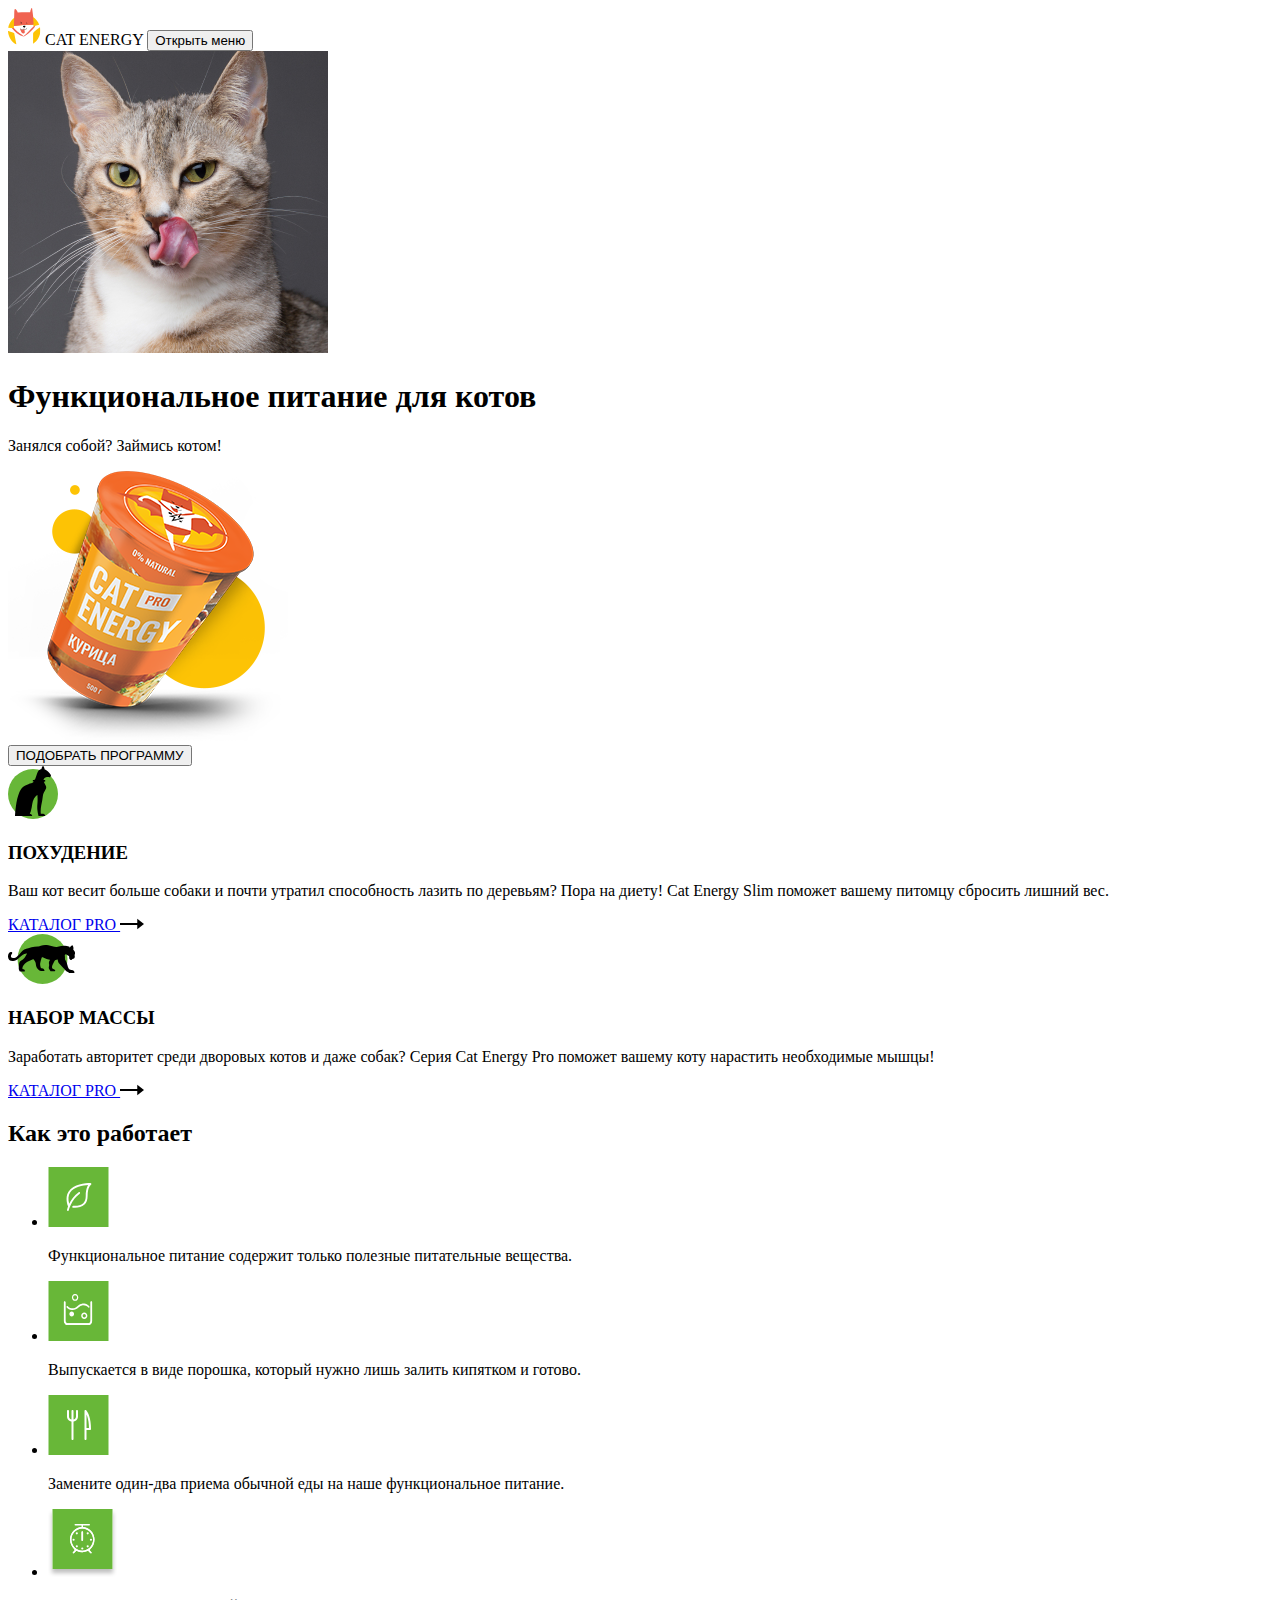
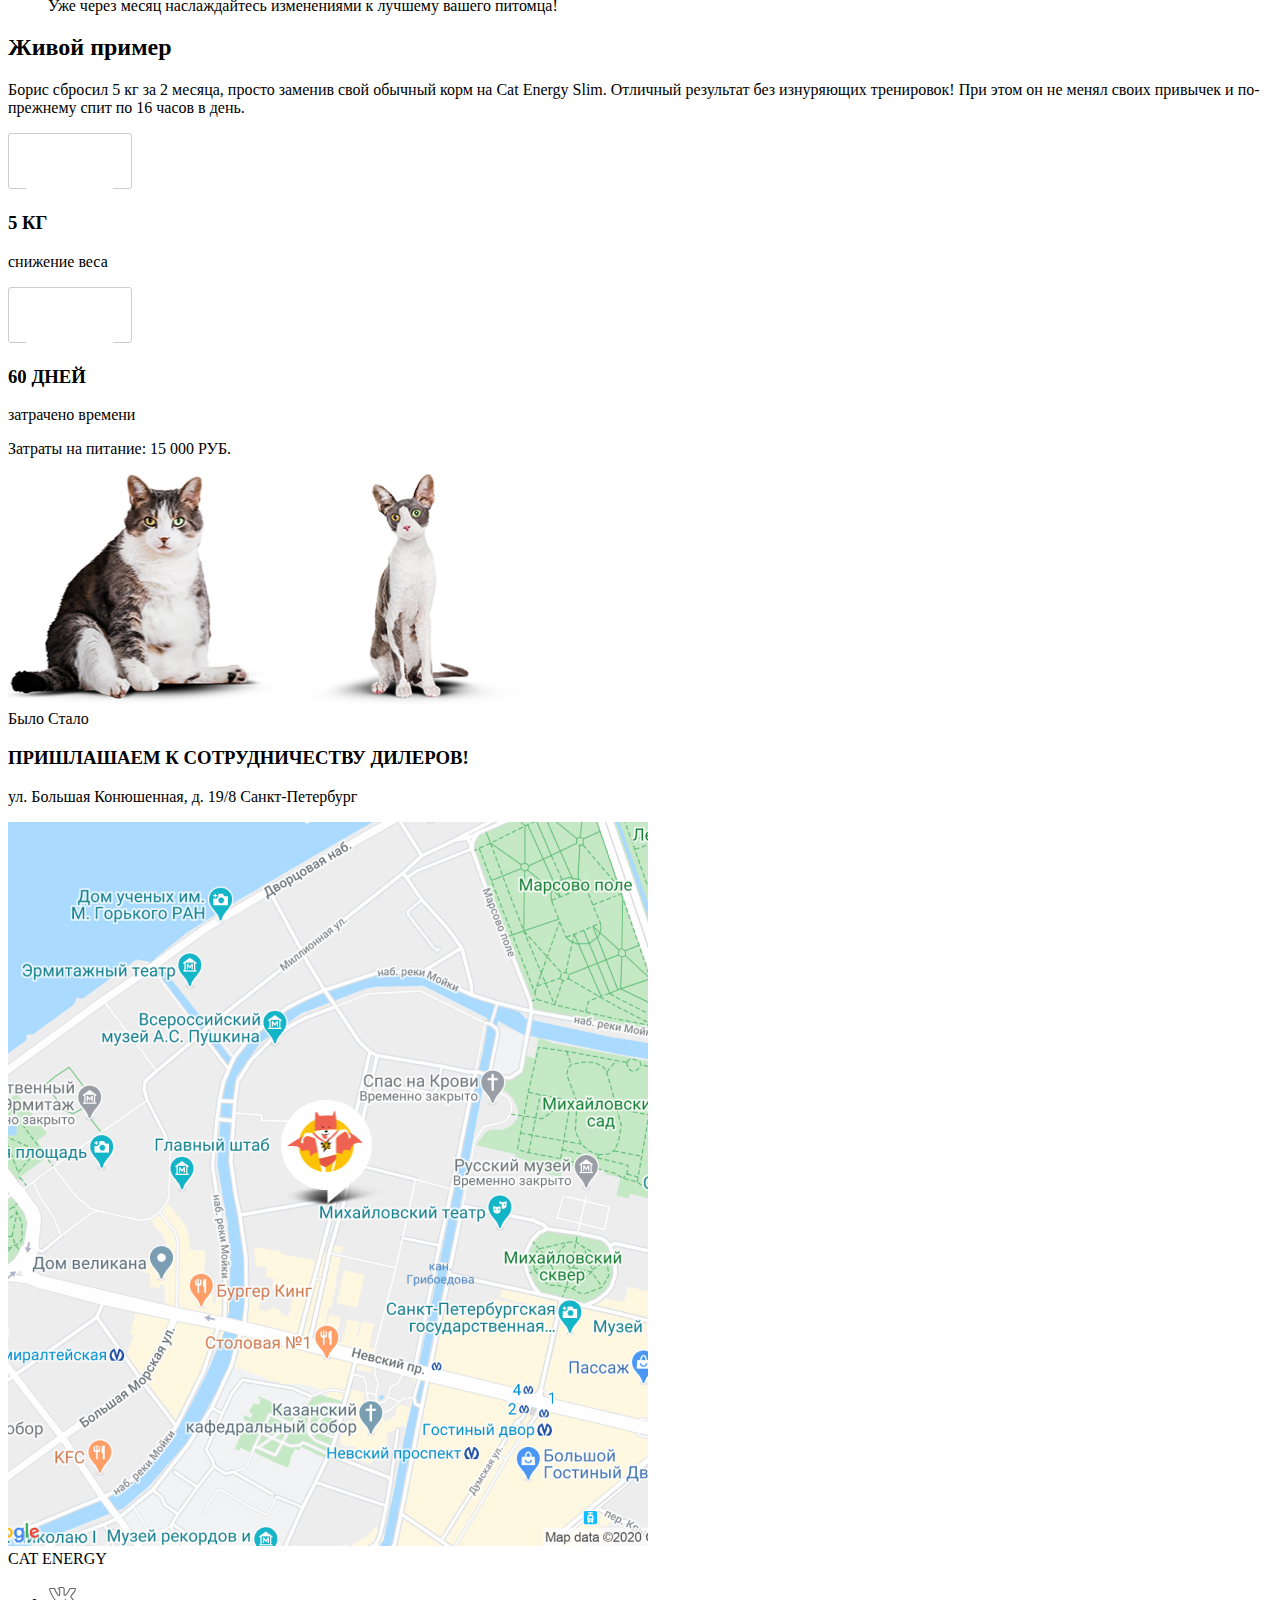
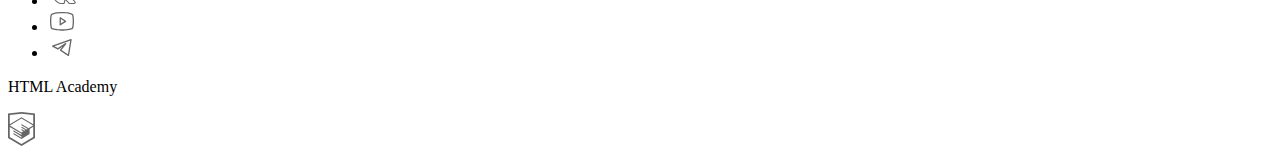
==== source/index.html @ 946a151e "2.21. Разметка главной страницы" ====
<!DOCTYPE html>
<html class="page" lang="ru">
  <head>
    <meta charset="utf-8">
    <title>HTML Academy: Кэт энерджи</title>
  </head>
  <body class="page__body">
    <header class="main-header">
      <nav class="main-nav">

        <div class="main-nav__wrapper">

          <a class="main-header__logo">
            <img src="img/logo-mobile.svg" width="33" height="37" alt="Логотип Кэт энерджи">
          </a>
          <a class="main-nav__title main__title">
            CAT ENERGY
          </a>

          <button class="main-nav__toggle" type="button">
            <span class="visually-hidden">Открыть меню</span>
          </button>
        </div>
      </nav>
    </header>

    <main class="main-container">
      <section class="promo">
        <div class="promo__wrapper">

          <img src="img/cat-main-background.jpg" alt="Фон с котиком">

          <div class="promo__header">
            <h1 class="promo__title">Функциональное
              питание для котов</h1>
            <p class="promo__description">Занялся собой? Займись котом!</p>
            </div>

          <div class="promo__main">
            <img src="img/main-can.png" alt="Банка с кормом">
          </div>

          <div class="promo__footer">
            <button class="promo__main-button">
              <span>ПОДОБРАТЬ ПРОГРАММУ</span>
            </button>
          </div>
        </div>
      </section>

      <section class="benefits">
        <div class="benefits__wrapper">

          <!-- Benefits element__first -->

          <div class="benefits__header">
            <img src="img/cat_back-icon.svg" alt="Иконка приимуществ с котом">

            <h3 class="benefits__title">ПОХУДЕНИЕ</h3>

            <div class="benefits__main">
              <p class="benefits__description">
                Ваш кот весит больше собаки и почти утратил способность лазить по деревьям? Пора на диету!
                Cat Energy Slim поможет вашему питомцу сбросить лишний вес.
              </p>
            </div>

            <div class="benefits__footer">
              <a class="benefits__catalog-link" href="catalog.html">
                КАТАЛОГ PRO
                <img src="img/icon_arrow-right.svg" alt="Стрелка">
              </a>
            </div>
          </div>

           <!-- Benefits element__second -->

           <div class="benefits__header">
            <img src="img/cat_back_second.svg" alt="Иконка приимуществ с котом">

            <h3 class="benefits__title">НАБОР МАССЫ</h3>

            <div class="benefits__main">
              <p class="benefits__description">
                Заработать авторитет среди дворовых котов и даже собак?
                Серия Cat Energy Pro поможет вашему коту нарастить необходимые мышцы!
              </p>
            </div>

            <div class="benefits__footer">
              <a class="benefits__catalog-link" href="catalog.html">
                КАТАЛОГ PRO
                <img src="img/icon_arrow-right.svg" alt="Стрелка">
              </a>
            </div>
          </div>
        </div>
      </section>

      <section class="faq">
        <div class="faq__wrapper">
          <h2 class="faq__title">Как это работает</h2>

          <ul class="faq__items-list">
            <li class="faq__item">
              <img src="img/faq_green-square-1.svg" alt="Иллюстрация функции">
              <p class="faq__item-description">
                Функциональное питание
                содержит только полезные
                питательные вещества.
              </p>
            </li>
            <li class="faq__item">
              <img src="img/faq_green-square-2.svg" alt="Иллюстрация функции">
              <p class="faq__item-description">
                Выпускается в виде порошка,
                который нужно лишь залить
                кипятком и готово.
              </p>
            </li>
            <li class="faq__item">
              <img src="img/faq_green-square-3.svg" alt="Иллюстрация функции">
              <p class="faq__item-description">
                Замените один-два приема
                обычной еды на наше
                функциональное питание.
              </p>
            </li>
            <li class="faq__item">
              <img src="img/faq_green-square-4.svg" alt="Иллюстрация функции">
              <p class="faq__item-description">
                Уже через месяц наслаждайтесь
                изменениями к лучшему
                вашего питомца!
              </p>
            </li>
          </ul>
        </div>
      </section>

      <section class="example">
        <div class="example__header">

          <h2 class="example__title">Живой пример</h2>
          <p class="example__description">
            Борис сбросил 5 кг за 2 месяца, просто заменив свой обычный корм на
             Cat Energy Slim. Отличный результат без изнуряющих тренировок!
             При этом он не менял своих привычек и по-прежнему спит по 16 часов в день.
          </p>
        </div>

        <div class="example__main">

          <!--Example frame-element__first-->
          <div class="example__results">
            <img src="img/weight_back-frame.svg" alt="Рамка">

            <h3 class="example-frame__title">5 КГ</h3>
            <p class="example-frame__description">снижение веса</p>
          </div>

           <!--Example frame-element__second-->
          <div class="example__results">
            <img src="img/weight_back-frame.svg" alt="Рамка">

            <h3 class="example-frame__title">60 ДНЕЙ</h3>
            <p class="example-frame__description">затрачено времени</p>
          </div>

            <p class="example__results-price">
              Затраты на питание: 15 000 РУБ.
            </p>
        </div>

        <div class="example__footer">
          <img src="img/slider-before.png" alt="Иллюстрация трасформации кота">
          <img class="visually-hidden" src="img/slider-after.png" alt="Иллюстрация трасформации кота">
        </div>

        <div class="example__slider">
          Было Стало
        </div>
      </section>

      <section class="contacts">
        <div class="contacts__wrapper">
          <h3 class="contacts__title"
          >ПРИШЛАШАЕМ К СОТРУДНИЧЕСТВУ ДИЛЕРОВ!
          </h3>

          <p class="contacts__address">
            ул. Большая
            Конюшенная, д. 19/8
            Санкт-Петербург
          </p>
        </div>
      </section>

      <section class="location">
        <a class="location__wrapper" href="#">
          <img src="img/location.jpg" alt="Локация на карте">
        </a>
      </section>
    </main>

    <footer class="page__footer">

      <div class="footer__wrapper">
        <div class="main__title">
          CAT ENERGY
        </div>

        <ul class="socials__items-list">
          <li class="socials__item">
            <img src="img/vkontakte.svg" alt="Вконтакте">
          </li>
          <li class="socials__item">
            <img src="img/youtube.svg" alt="Ютуб">
          </li>
          <li class="socials__item">
            <img src="img/telegram.svg" alt="Телеграм">
          </li>
        </ul>

          <a class="copyright">
            <p>HTML Academy</p>
            <img src="img/logo_html.svg" alt="Лого академии">
          </a>

      </div>
    </footer>

  </body>
</html>
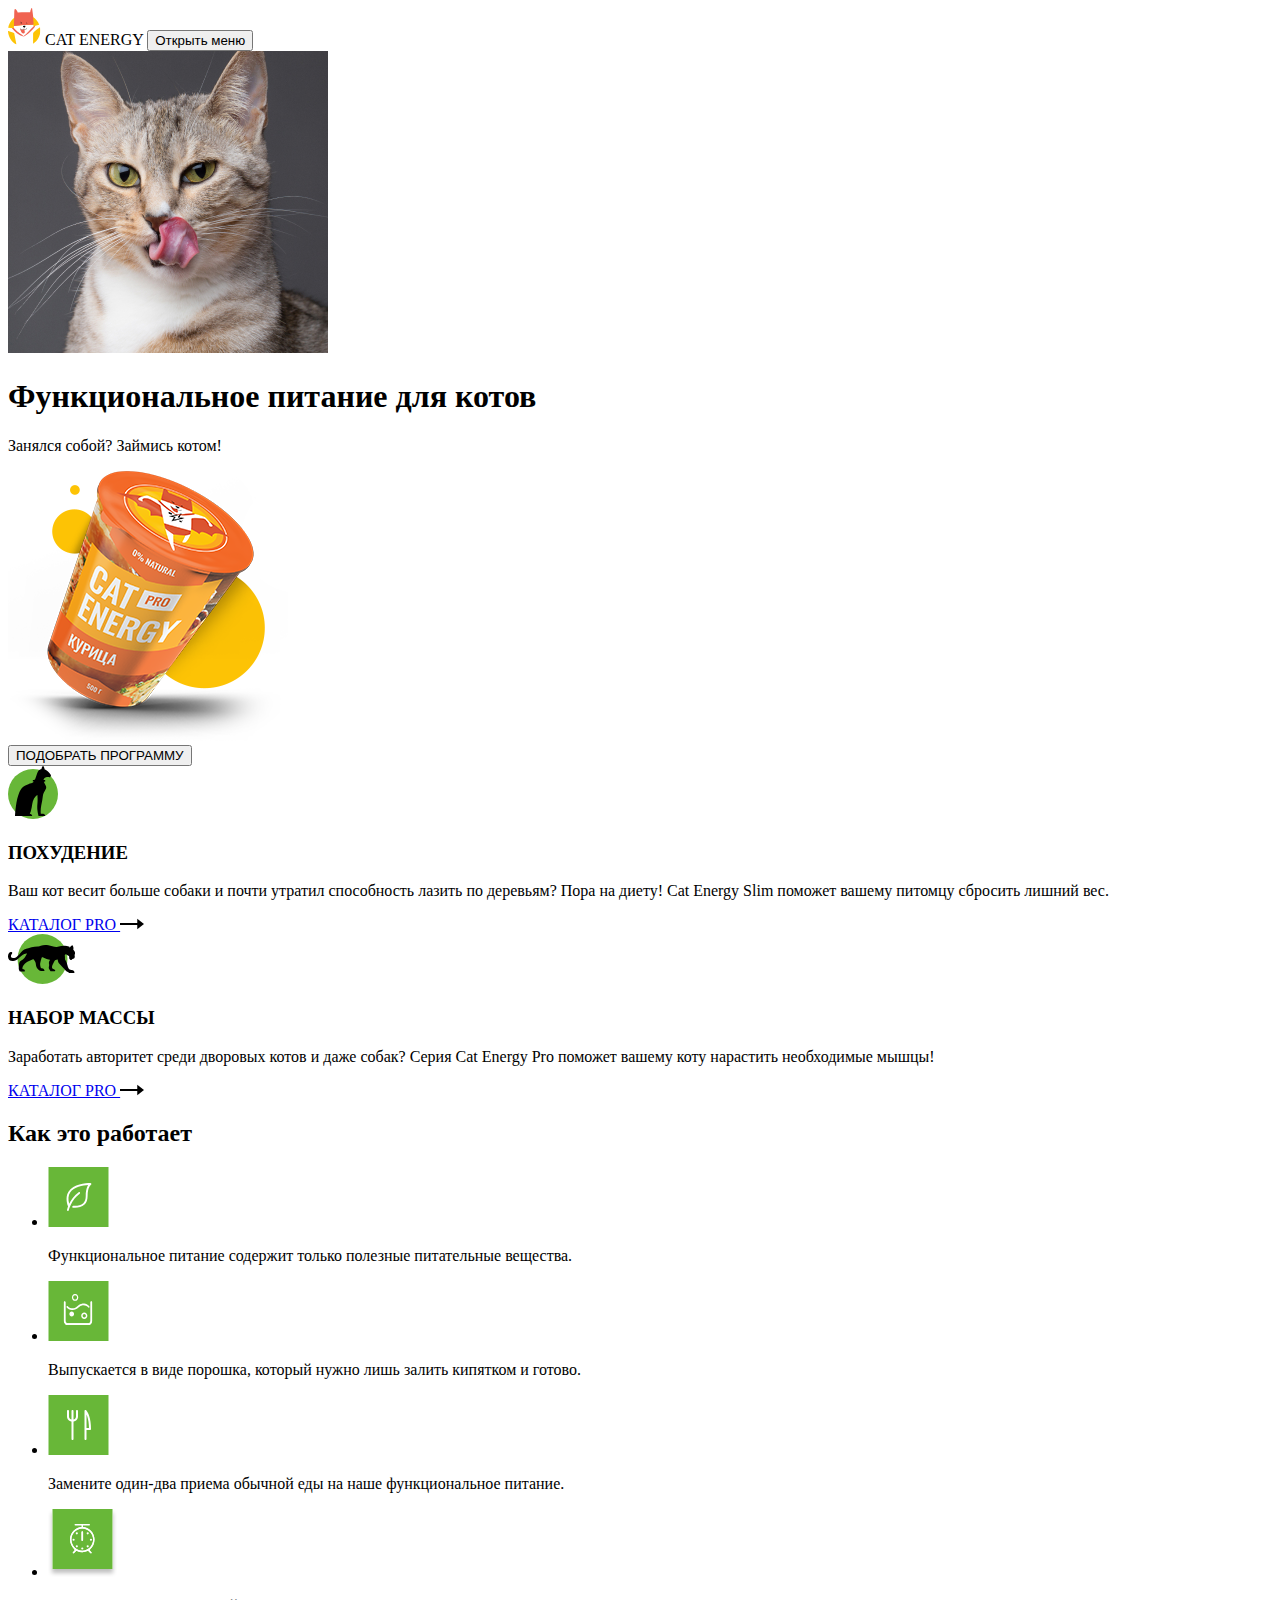
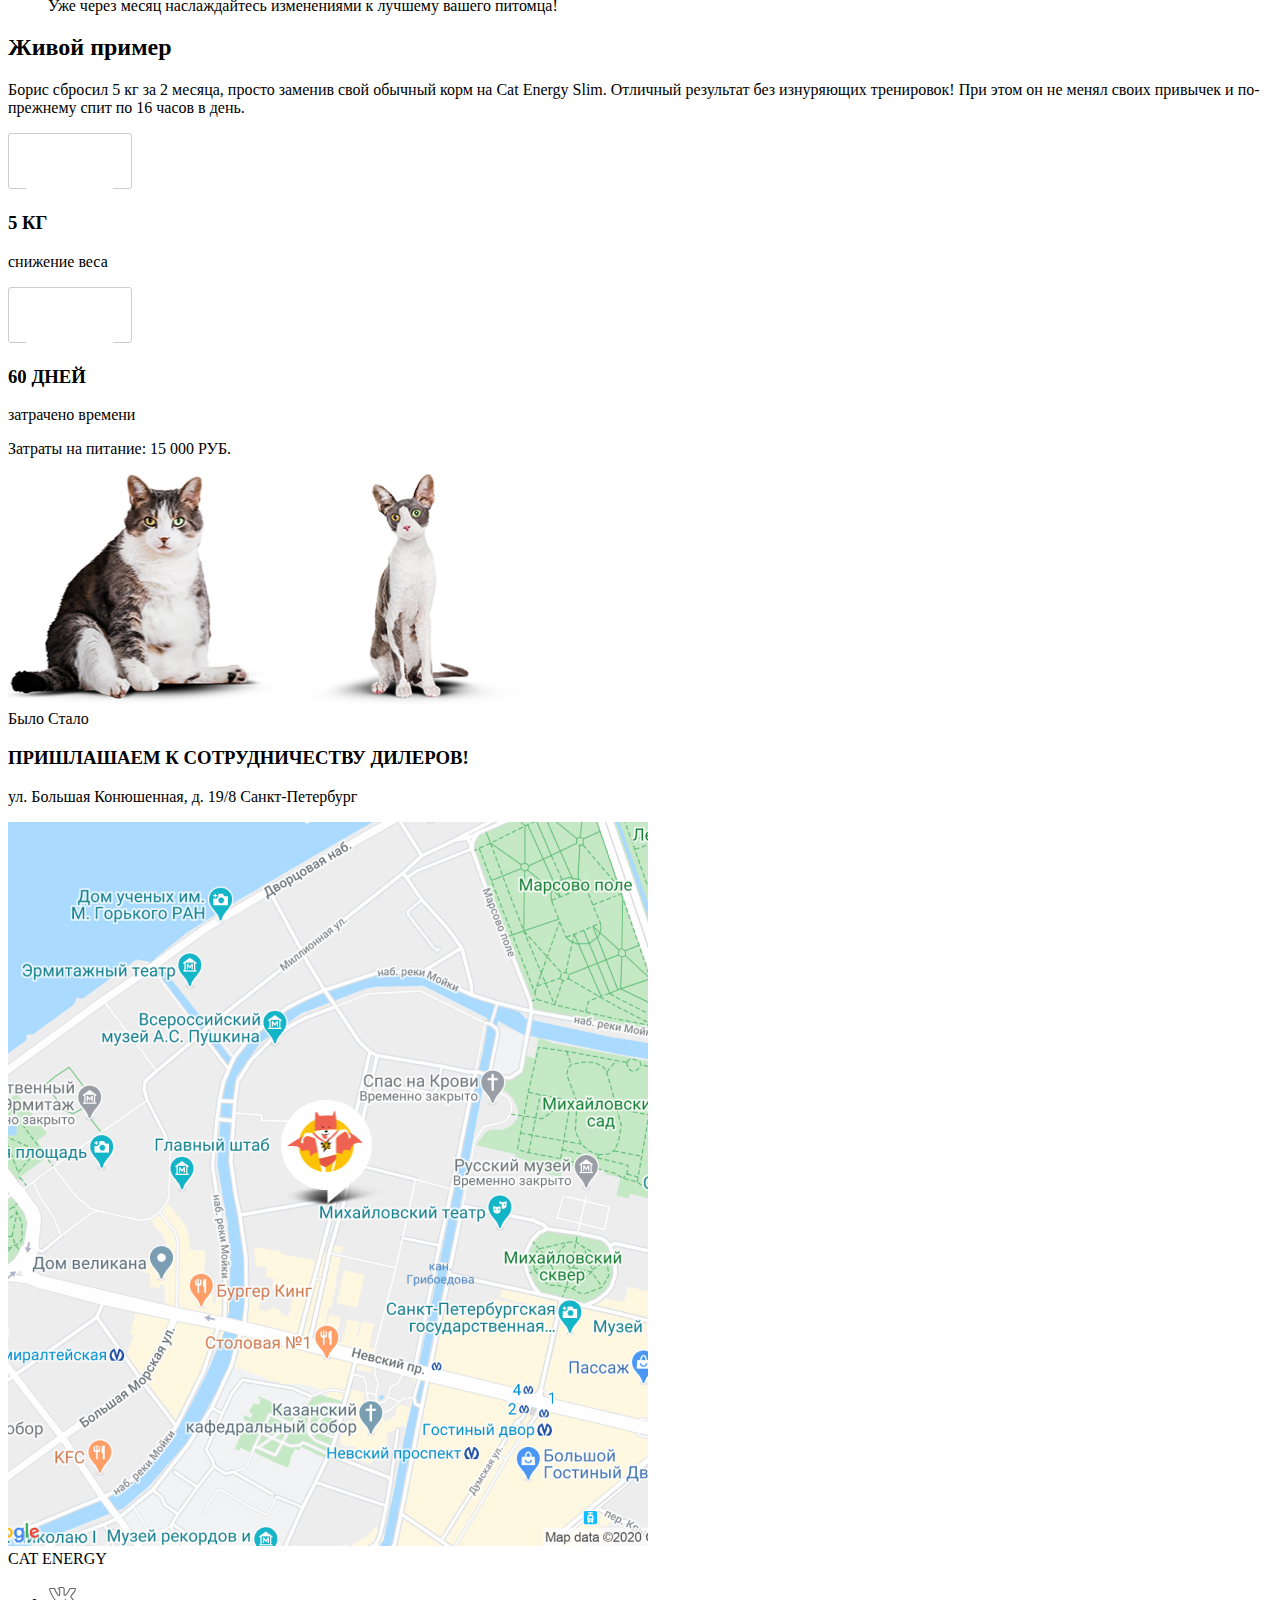
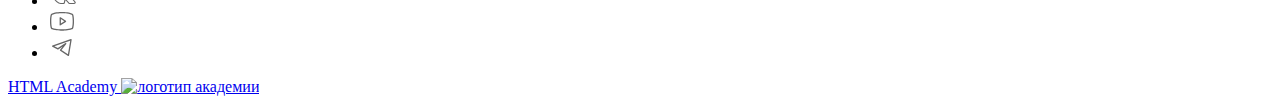
==== commit 3bd4936a: "Ращметка второй страницы" ====
--- a/source/index.html
+++ b/source/index.html
@@ -1,21 +1,24 @@
 <!DOCTYPE html>
 <html class="page" lang="ru">
   <head>
-    <meta charset="utf-8">
+    <meta charset="utf-8" />
     <title>HTML Academy: Кэт энерджи</title>
   </head>
+
   <body class="page__body">
     <header class="main-header">
       <nav class="main-nav">
-
         <div class="main-nav__wrapper">
-
           <a class="main-header__logo">
-            <img src="img/logo-mobile.svg" width="33" height="37" alt="Логотип Кэт энерджи">
+            <img
+              src="img/logo-mobile.svg"
+              width="33"
+              height="37"
+              alt="Логотип Кэт энерджи"
+            />
           </a>
-          <a class="main-nav__title main__title">
-            CAT ENERGY
-          </a>
+
+          <a class="main-nav__logo"> CAT ENERGY </a>
 
           <button class="main-nav__toggle" type="button">
             <span class="visually-hidden">Открыть меню</span>
@@ -27,17 +30,15 @@
     <main class="main-container">
       <section class="promo">
         <div class="promo__wrapper">
-
-          <img src="img/cat-main-background.jpg" alt="Фон с котиком">
+          <img src="img/cat-main-background.jpg" alt="Фон с котиком" />
 
           <div class="promo__header">
-            <h1 class="promo__title">Функциональное
-              питание для котов</h1>
+            <h1 class="promo__title">Функциональное питание для котов</h1>
             <p class="promo__description">Занялся собой? Займись котом!</p>
-            </div>
+          </div>
 
           <div class="promo__main">
-            <img src="img/main-can.png" alt="Банка с кормом">
+            <img src="img/main-can.png" alt="Банка с кормом" />
           </div>
 
           <div class="promo__footer">
@@ -50,47 +51,50 @@
 
       <section class="benefits">
         <div class="benefits__wrapper">
-
           <!-- Benefits element__first -->
 
           <div class="benefits__header">
-            <img src="img/cat_back-icon.svg" alt="Иконка приимуществ с котом">
+            <img src="img/cat_back-icon.svg" alt="Иконка приимуществ с котом" />
 
             <h3 class="benefits__title">ПОХУДЕНИЕ</h3>
 
             <div class="benefits__main">
               <p class="benefits__description">
-                Ваш кот весит больше собаки и почти утратил способность лазить по деревьям? Пора на диету!
-                Cat Energy Slim поможет вашему питомцу сбросить лишний вес.
+                Ваш кот весит больше собаки и почти утратил способность лазить
+                по деревьям? Пора на диету! Cat Energy Slim поможет вашему
+                питомцу сбросить лишний вес.
               </p>
             </div>
 
             <div class="benefits__footer">
               <a class="benefits__catalog-link" href="catalog.html">
                 КАТАЛОГ PRO
-                <img src="img/icon_arrow-right.svg" alt="Стрелка">
-              </a>
-            </div>
-          </div>
-
-           <!-- Benefits element__second -->
-
-           <div class="benefits__header">
-            <img src="img/cat_back_second.svg" alt="Иконка приимуществ с котом">
+                <img src="img/icon_arrow-right.svg" alt="Стрелка" />
+              </a>
+            </div>
+          </div>
+
+          <!-- Benefits element__second -->
+
+          <div class="benefits__header">
+            <img
+              src="img/cat_back_second.svg"
+              alt="Иконка приимуществ с котом"
+            />
 
             <h3 class="benefits__title">НАБОР МАССЫ</h3>
 
             <div class="benefits__main">
               <p class="benefits__description">
-                Заработать авторитет среди дворовых котов и даже собак?
-                Серия Cat Energy Pro поможет вашему коту нарастить необходимые мышцы!
+                Заработать авторитет среди дворовых котов и даже собак? Серия
+                Cat Energy Pro поможет вашему коту нарастить необходимые мышцы!
               </p>
             </div>
 
             <div class="benefits__footer">
               <a class="benefits__catalog-link" href="catalog.html">
                 КАТАЛОГ PRO
-                <img src="img/icon_arrow-right.svg" alt="Стрелка">
+                <img src="img/icon_arrow-right.svg" alt="Стрелка" />
               </a>
             </div>
           </div>
@@ -103,35 +107,31 @@
 
           <ul class="faq__items-list">
             <li class="faq__item">
-              <img src="img/faq_green-square-1.svg" alt="Иллюстрация функции">
-              <p class="faq__item-description">
-                Функциональное питание
-                содержит только полезные
-                питательные вещества.
-              </p>
-            </li>
-            <li class="faq__item">
-              <img src="img/faq_green-square-2.svg" alt="Иллюстрация функции">
-              <p class="faq__item-description">
-                Выпускается в виде порошка,
-                который нужно лишь залить
-                кипятком и готово.
-              </p>
-            </li>
-            <li class="faq__item">
-              <img src="img/faq_green-square-3.svg" alt="Иллюстрация функции">
-              <p class="faq__item-description">
-                Замените один-два приема
-                обычной еды на наше
-                функциональное питание.
-              </p>
-            </li>
-            <li class="faq__item">
-              <img src="img/faq_green-square-4.svg" alt="Иллюстрация функции">
-              <p class="faq__item-description">
-                Уже через месяц наслаждайтесь
-                изменениями к лучшему
-                вашего питомца!
+              <img src="img/faq_green-square-1.svg" alt="Иллюстрация функции" />
+              <p class="faq__item-description">
+                Функциональное питание содержит только полезные питательные
+                вещества.
+              </p>
+            </li>
+            <li class="faq__item">
+              <img src="img/faq_green-square-2.svg" alt="Иллюстрация функции" />
+              <p class="faq__item-description">
+                Выпускается в виде порошка, который нужно лишь залить кипятком и
+                готово.
+              </p>
+            </li>
+            <li class="faq__item">
+              <img src="img/faq_green-square-3.svg" alt="Иллюстрация функции" />
+              <p class="faq__item-description">
+                Замените один-два приема обычной еды на наше функциональное
+                питание.
+              </p>
+            </li>
+            <li class="faq__item">
+              <img src="img/faq_green-square-4.svg" alt="Иллюстрация функции" />
+              <p class="faq__item-description">
+                Уже через месяц наслаждайтесь изменениями к лучшему вашего
+                питомца!
               </p>
             </li>
           </ul>
@@ -140,95 +140,125 @@
 
       <section class="example">
         <div class="example__header">
-
           <h2 class="example__title">Живой пример</h2>
           <p class="example__description">
             Борис сбросил 5 кг за 2 месяца, просто заменив свой обычный корм на
-             Cat Energy Slim. Отличный результат без изнуряющих тренировок!
-             При этом он не менял своих привычек и по-прежнему спит по 16 часов в день.
+            Cat Energy Slim. Отличный результат без изнуряющих тренировок! При
+            этом он не менял своих привычек и по-прежнему спит по 16 часов в
+            день.
           </p>
         </div>
 
         <div class="example__main">
-
           <!--Example frame-element__first-->
           <div class="example__results">
-            <img src="img/weight_back-frame.svg" alt="Рамка">
-
-            <h3 class="example-frame__title">5 КГ</h3>
-            <p class="example-frame__description">снижение веса</p>
-          </div>
-
-           <!--Example frame-element__second-->
+            <img src="img/weight_back-frame.svg" alt="Рамка" />
+
+            <div class="exammole-frame">
+              <h3 class="example-frame__title">5 КГ</h3>
+              <p class="example-frame__description">снижение веса</p>
+            </div>
+          </div>
+
+          <!--Example frame-element__second-->
           <div class="example__results">
-            <img src="img/weight_back-frame.svg" alt="Рамка">
-
-            <h3 class="example-frame__title">60 ДНЕЙ</h3>
-            <p class="example-frame__description">затрачено времени</p>
-          </div>
-
-            <p class="example__results-price">
-              Затраты на питание: 15 000 РУБ.
-            </p>
+            <img src="img/weight_back-frame.svg" alt="Рамка" />
+
+            <div class="exammole-frame">
+              <h3 class="example-frame__title">60 ДНЕЙ</h3>
+              <p class="example-frame__description">затрачено времени</p>
+            </div>
+          </div>
+
+          <p class="example__results-price">Затраты на питание: 15 000 РУБ.</p>
         </div>
 
         <div class="example__footer">
-          <img src="img/slider-before.png" alt="Иллюстрация трасформации кота">
-          <img class="visually-hidden" src="img/slider-after.png" alt="Иллюстрация трасформации кота">
-        </div>
-
-        <div class="example__slider">
-          Было Стало
-        </div>
-      </section>
+          <img
+            src="img/slider-before.png"
+            alt="Иллюстрация трасформации кота"
+          />
+          <img
+            class="visually-hidden"
+            src="img/slider-after.png"
+            alt="Иллюстрация трасформации кота"
+          />
+        </div>
+
+        <div class="example__slider">Было Стало</div>
+      </section>
+
+    </main>
+
+    <footer class="main-footer">
+      <div class="main-footer__wrapper">
 
       <section class="contacts">
         <div class="contacts__wrapper">
-          <h3 class="contacts__title"
-          >ПРИШЛАШАЕМ К СОТРУДНИЧЕСТВУ ДИЛЕРОВ!
-          </h3>
+          <h3 class="contacts__title">ПРИШЛАШАЕМ К СОТРУДНИЧЕСТВУ ДИЛЕРОВ!</h3>
 
           <p class="contacts__address">
-            ул. Большая
-            Конюшенная, д. 19/8
-            Санкт-Петербург
+            ул. Большая Конюшенная, д. 19/8 Санкт-Петербург
           </p>
         </div>
       </section>
 
       <section class="location">
         <a class="location__wrapper" href="#">
-          <img src="img/location.jpg" alt="Локация на карте">
+          <img src="img/location.jpg" alt="Локация на карте" />
         </a>
       </section>
-    </main>
-
-    <footer class="page__footer">
-
-      <div class="footer__wrapper">
-        <div class="main__title">
-          CAT ENERGY
-        </div>
-
-        <ul class="socials__items-list">
-          <li class="socials__item">
-            <img src="img/vkontakte.svg" alt="Вконтакте">
-          </li>
-          <li class="socials__item">
-            <img src="img/youtube.svg" alt="Ютуб">
-          </li>
-          <li class="socials__item">
-            <img src="img/telegram.svg" alt="Телеграм">
-          </li>
-        </ul>
-
-          <a class="copyright">
-            <p>HTML Academy</p>
-            <img src="img/logo_html.svg" alt="Лого академии">
+
+
+        <div class="main-footer__logo">
+          <a class="footer__logo"> CAT ENERGY </a>
+        </div>
+
+        <div class="main-footer__social social">
+          <ul class="social__list">
+            <li class="socials__item">
+              <a
+                class="social__link social__link--vkontakte"
+                href="https://vk.com/htmlacademy"
+              >
+                <img src="img/vkontakte.svg" alt="Вконтакте" />
+              </a>
+            </li>
+            <li class="socials__item">
+              <a
+                class="social__link social__link--youtube"
+                href="https://www.youtube.com/user/htmlacademyru"
+              >
+                <img src="img/youtube.svg" alt="Ютуб" />
+              </a>
+            </li>
+            <li class="socials__item">
+              <a
+                class="social__link social__link--telegram"
+                href="https://t.me/htmlacademy"
+              >
+                <img src="img/telegram.svg" alt="Телеграм" />
+              </a>
+            </li>
+          </ul>
+        </div>
+
+        <div class="main-footer__copyright">
+          <a
+            class="copyright__link"
+            href="https://htmlacademy.ru/intensive/adaptive"
+          >
+            HTML Academy
           </a>
 
+          <a
+            class="copyright__logo"
+            href="https://htmlacademy.ru/intensive/adaptive"
+          >
+            <img src="" alt="логотип академии" />
+          </a>
+        </div>
       </div>
     </footer>
-
   </body>
 </html>
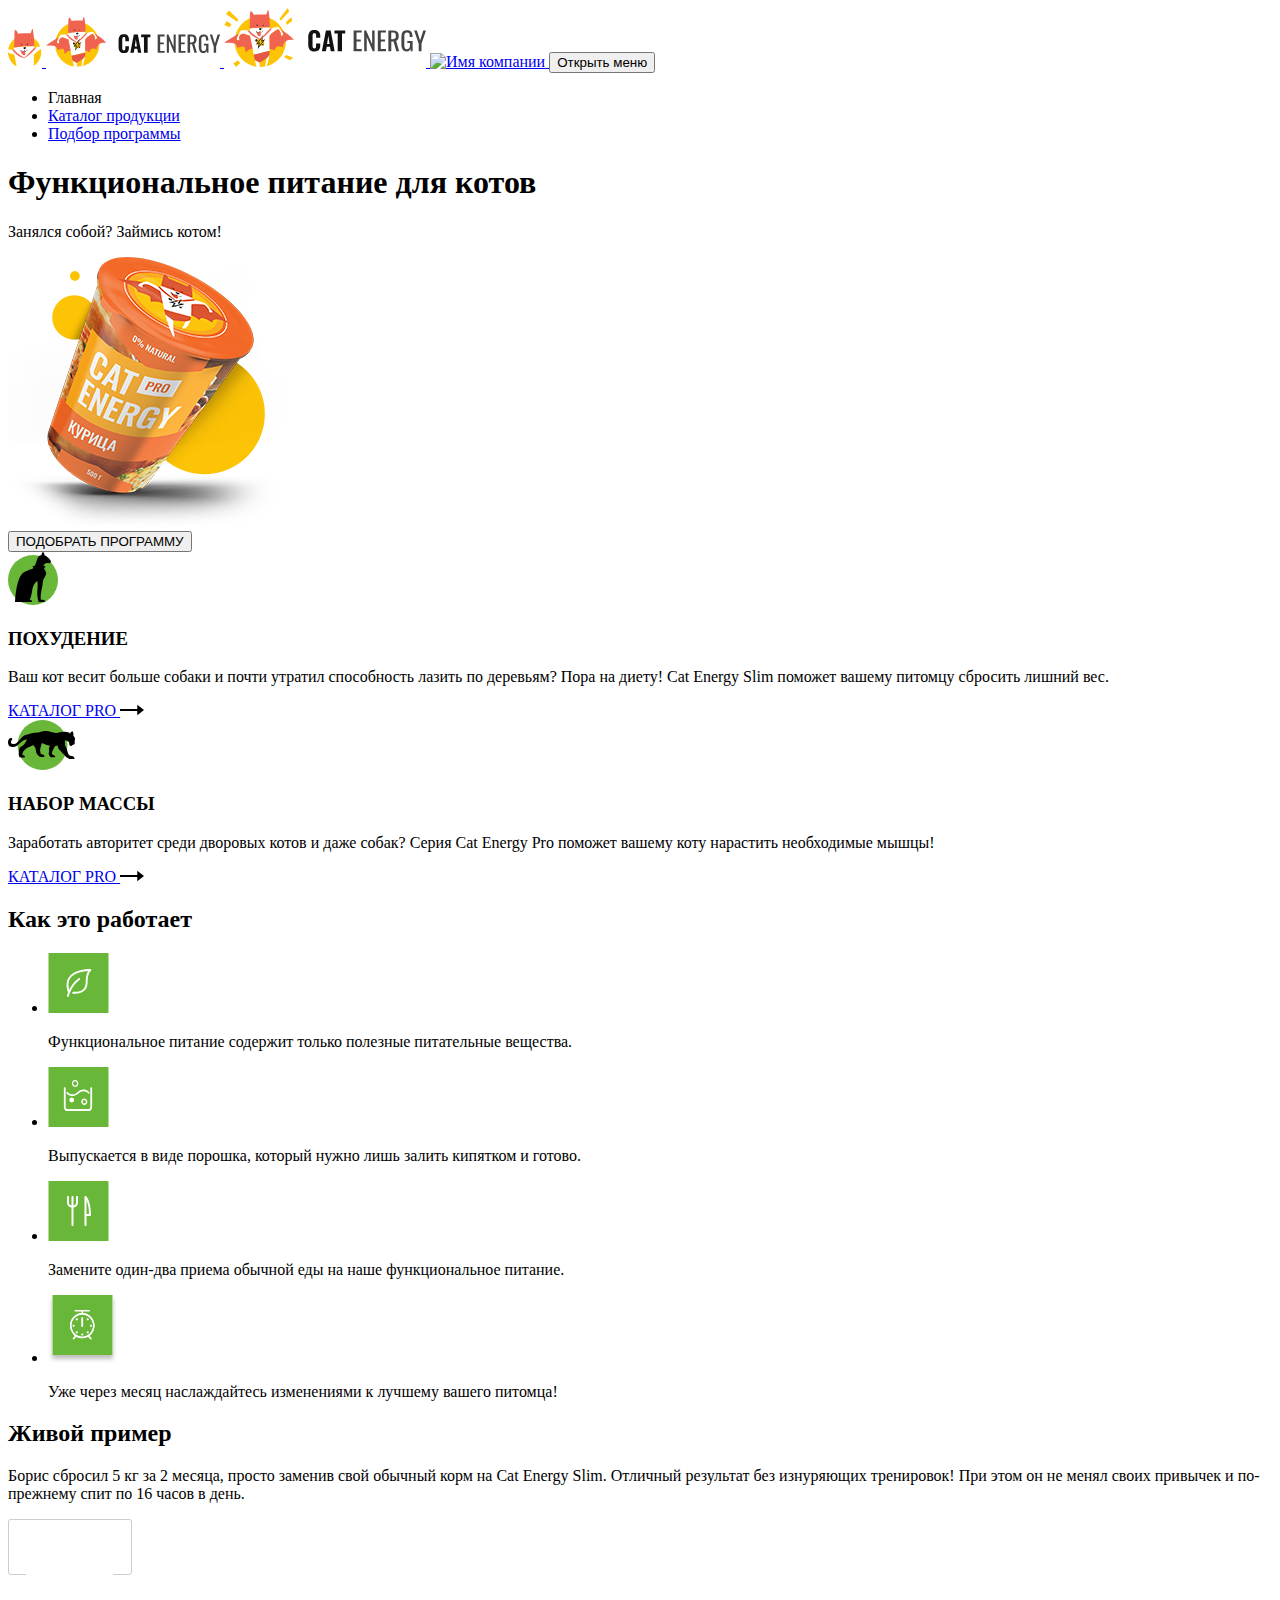
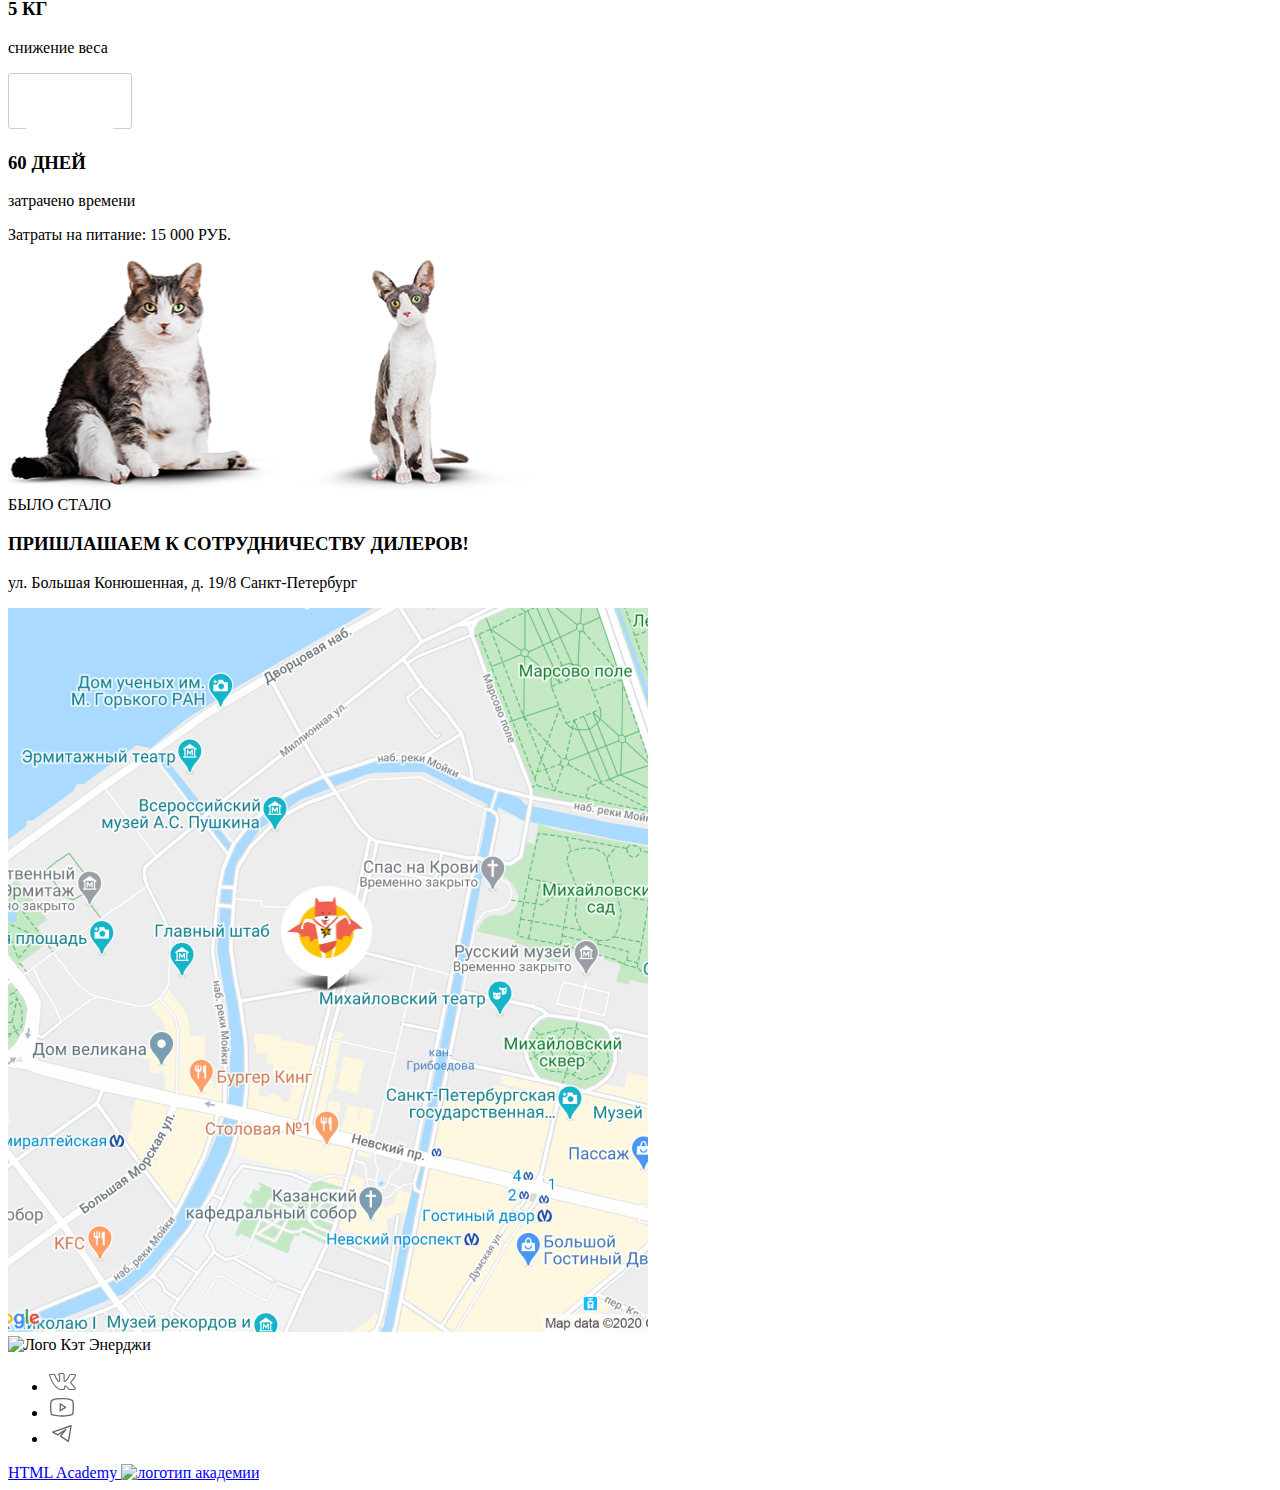
==== commit 931eeefd: "Merge pull request #6 from LaxyTTY/module4-task1" ====
--- a/source/index.html
+++ b/source/index.html
@@ -2,47 +2,74 @@
 <html class="page" lang="ru">
   <head>
     <meta charset="utf-8" />
+    <meta name="viewport" content="width=device-width, initial-scale=1">
     <title>HTML Academy: Кэт энерджи</title>
+    <link rel="stylesheet" href="css/style.css"/>
   </head>
 
   <body class="page__body">
     <header class="main-header">
+
       <nav class="main-nav">
         <div class="main-nav__wrapper">
-          <a class="main-header__logo">
-            <img
-              src="img/logo-mobile.svg"
-              width="33"
-              height="37"
-              alt="Логотип Кэт энерджи"
-            />
-          </a>
-
-          <a class="main-nav__logo"> CAT ENERGY </a>
-
-          <button class="main-nav__toggle" type="button">
+          <!-- logo mobile -->
+          <a class="main-nav__logo-first" href="index.html">
+            <img src="img/logo-mobile.svg" alt="Логотип Кэт энерджи"/>
+          </a>
+          <!-- logo tablet -->
+          <a class="main-nav__logo-second" href="index.html">
+            <img src="img/logo-tablet.svg" alt="Логотип Кэт энерджи"/>
+          </a>
+          <!-- logo desktop -->
+          <a class="main-nav__logo-third" href="index.html">
+            <img src="img/logo-desktop.svg" alt="Логотип Кэт энерджи"/>
+          </a>
+
+          <a class="main-nav__logo-name" href="index.html">
+            <img src="img/logo-name.svg" alt="Имя компании">
+          </a>
+          <button class="main-nav__toggle-btn" type="button">
             <span class="visually-hidden">Открыть меню</span>
           </button>
+
+
+          <ul class="reset-list main-nav__list site-list">
+            <li class="site-list__item site-list__item--active">
+              <a class="reset-list site-list__link">
+                Главная
+              </a>
+            </li>
+            <li class="site-list__item">
+              <a class="reset-list site-list__link" href="catalog.html">
+                Каталог продукции
+              </a>
+            </li>
+            <li class="site-list__item">
+              <a class="reset-list site-list__link" href="form.html">
+                Подбор программы
+              </a>
+            </li>
+          </ul>
         </div>
       </nav>
     </header>
 
     <main class="main-container">
+
       <section class="promo">
         <div class="promo__wrapper">
-          <img src="img/cat-main-background.jpg" alt="Фон с котиком" />
-
           <div class="promo__header">
             <h1 class="promo__title">Функциональное питание для котов</h1>
             <p class="promo__description">Занялся собой? Займись котом!</p>
           </div>
-
           <div class="promo__main">
-            <img src="img/main-can.png" alt="Банка с кормом" />
-          </div>
-
+            <img
+              class="promo__main-can"
+              src="img/main-can.png" alt="Банка с кормом"
+            />
+          </div>
           <div class="promo__footer">
-            <button class="promo__main-button">
+            <button class="btn promo__main-btn">
               <span>ПОДОБРАТЬ ПРОГРАММУ</span>
             </button>
           </div>
@@ -51,52 +78,54 @@
 
       <section class="benefits">
         <div class="benefits__wrapper">
+
           <!-- Benefits element__first -->
-
-          <div class="benefits__header">
-            <img src="img/cat_back-icon.svg" alt="Иконка приимуществ с котом" />
-
-            <h3 class="benefits__title">ПОХУДЕНИЕ</h3>
-
-            <div class="benefits__main">
-              <p class="benefits__description">
-                Ваш кот весит больше собаки и почти утратил способность лазить
-                по деревьям? Пора на диету! Cat Energy Slim поможет вашему
-                питомцу сбросить лишний вес.
-              </p>
-            </div>
-
-            <div class="benefits__footer">
-              <a class="benefits__catalog-link" href="catalog.html">
-                КАТАЛОГ PRO
-                <img src="img/icon_arrow-right.svg" alt="Стрелка" />
-              </a>
-            </div>
+          <div class="benefits__card">
+            <div class="benefits__header">
+              <img
+                src="img/cat_back-icon.svg"
+                alt="Иконка приимуществ с котом"
+              />
+              <h3 class="benefits__title">ПОХУДЕНИЕ</h3>
+            </div>
+
+              <div class="benefits__main">
+                <p class="benefits__description">
+                  Ваш кот весит больше собаки и почти утратил способность лазить
+                  по деревьям? Пора на диету! Cat Energy Slim поможет вашему
+                  питомцу сбросить лишний вес.
+                </p>
+              </div>
+              <div class="benefits__footer">
+                <a class="benefits__catalog-link" href="catalog.html">
+                  КАТАЛОГ PRO
+                  <img src="img/icon_arrow-right.svg" alt="Стрелка" />
+                </a>
+              </div>
           </div>
 
           <!-- Benefits element__second -->
-
-          <div class="benefits__header">
-            <img
-              src="img/cat_back_second.svg"
-              alt="Иконка приимуществ с котом"
-            />
-
-            <h3 class="benefits__title">НАБОР МАССЫ</h3>
-
-            <div class="benefits__main">
-              <p class="benefits__description">
-                Заработать авторитет среди дворовых котов и даже собак? Серия
-                Cat Energy Pro поможет вашему коту нарастить необходимые мышцы!
-              </p>
-            </div>
-
-            <div class="benefits__footer">
-              <a class="benefits__catalog-link" href="catalog.html">
-                КАТАЛОГ PRO
-                <img src="img/icon_arrow-right.svg" alt="Стрелка" />
-              </a>
-            </div>
+          <div class="benefits__card">
+            <div class="benefits__header">
+              <img
+                src="img/cat_back_second.svg"
+                alt="Иконка приимуществ с котом"
+              />
+              <h3 class="benefits__title">НАБОР МАССЫ</h3>
+            </div>
+
+              <div class="benefits__main">
+                <p class="benefits__description">
+                  Заработать авторитет среди дворовых котов и даже собак?
+                  Серия Cat Energy Pro поможет вашему коту нарастить необходимые мышцы!
+                </p>
+              </div>
+              <div class="benefits__footer">
+                <a class="benefits__catalog-link" href="catalog.html">
+                  КАТАЛОГ PRO
+                  <img src="img/icon_arrow-right.svg" alt="Стрелка" />
+                </a>
+              </div>
           </div>
         </div>
       </section>
@@ -105,7 +134,7 @@
         <div class="faq__wrapper">
           <h2 class="faq__title">Как это работает</h2>
 
-          <ul class="faq__items-list">
+          <ul class="reset-list faq__items-list">
             <li class="faq__item">
               <img src="img/faq_green-square-1.svg" alt="Иллюстрация функции" />
               <p class="faq__item-description">
@@ -139,124 +168,129 @@
       </section>
 
       <section class="example">
-        <div class="example__header">
-          <h2 class="example__title">Живой пример</h2>
-          <p class="example__description">
-            Борис сбросил 5 кг за 2 месяца, просто заменив свой обычный корм на
-            Cat Energy Slim. Отличный результат без изнуряющих тренировок! При
-            этом он не менял своих привычек и по-прежнему спит по 16 часов в
-            день.
-          </p>
-        </div>
-
-        <div class="example__main">
-          <!--Example frame-element__first-->
-          <div class="example__results">
-            <img src="img/weight_back-frame.svg" alt="Рамка" />
-
-            <div class="exammole-frame">
-              <h3 class="example-frame__title">5 КГ</h3>
-              <p class="example-frame__description">снижение веса</p>
-            </div>
-          </div>
-
-          <!--Example frame-element__second-->
-          <div class="example__results">
-            <img src="img/weight_back-frame.svg" alt="Рамка" />
-
-            <div class="exammole-frame">
-              <h3 class="example-frame__title">60 ДНЕЙ</h3>
-              <p class="example-frame__description">затрачено времени</p>
-            </div>
-          </div>
-
-          <p class="example__results-price">Затраты на питание: 15 000 РУБ.</p>
-        </div>
-
-        <div class="example__footer">
-          <img
-            src="img/slider-before.png"
-            alt="Иллюстрация трасформации кота"
-          />
-          <img
-            class="visually-hidden"
-            src="img/slider-after.png"
-            alt="Иллюстрация трасформации кота"
-          />
-        </div>
-
-        <div class="example__slider">Было Стало</div>
-      </section>
-
+        <div class="example__wrapper">
+          <div class="example__header">
+            <h2 class="example__title">Живой пример</h2>
+            <p class="example__description">
+              Борис сбросил 5 кг за 2 месяца, просто заменив свой обычный корм на
+              Cat Energy Slim. Отличный результат без изнуряющих тренировок! При
+              этом он не менял своих привычек и по-прежнему спит по 16 часов в
+              день.
+            </p>
+          </div>
+
+          <div class="example__main">
+              <!--Example frame-element__first-->
+              <div class="example__results">
+                <img src="img/weight_back-frame.svg" alt="Рамка" />
+
+                <div class="example-frame">
+                  <h3 class="example-frame__title">5 КГ</h3>
+                  <p class="example-frame__description">снижение веса</p>
+                </div>
+            </div>
+
+              <!--Example frame-element__second-->
+              <div class="example__results">
+                <img src="img/weight_back-frame.svg" alt="Рамка" />
+
+                <div class="example-frame">
+                  <h3 class="example-frame__title">60 ДНЕЙ</h3>
+                  <p class="example-frame__description">затрачено времени</p>
+                </div>
+            </div>
+
+            <p class="example__results-price">Затраты на питание: 15 000 РУБ.</p>
+          </div>
+
+          <div class="example__footer">
+            <div class="example__slider">
+              <img class="slider__image slider-image__first"
+                src="img/slider-before.png"
+                alt="Иллюстрация трасформации кота"
+              />
+              <img class="slider__image slider-image__second"
+                class="visually-hidden"
+                src="img/slider-after.png"
+                alt="Иллюстрация трасформации кота"
+              />
+            </div>
+              БЫЛО СТАЛО
+          </div>
+        </div>
+      </section>
     </main>
 
     <footer class="main-footer">
       <div class="main-footer__wrapper">
-
-      <section class="contacts">
-        <div class="contacts__wrapper">
-          <h3 class="contacts__title">ПРИШЛАШАЕМ К СОТРУДНИЧЕСТВУ ДИЛЕРОВ!</h3>
-
-          <p class="contacts__address">
-            ул. Большая Конюшенная, д. 19/8 Санкт-Петербург
-          </p>
-        </div>
-      </section>
-
-      <section class="location">
-        <a class="location__wrapper" href="#">
-          <img src="img/location.jpg" alt="Локация на карте" />
-        </a>
-      </section>
-
-
-        <div class="main-footer__logo">
-          <a class="footer__logo"> CAT ENERGY </a>
-        </div>
-
-        <div class="main-footer__social social">
-          <ul class="social__list">
-            <li class="socials__item">
-              <a
-                class="social__link social__link--vkontakte"
-                href="https://vk.com/htmlacademy"
-              >
-                <img src="img/vkontakte.svg" alt="Вконтакте" />
-              </a>
-            </li>
-            <li class="socials__item">
-              <a
-                class="social__link social__link--youtube"
-                href="https://www.youtube.com/user/htmlacademyru"
-              >
-                <img src="img/youtube.svg" alt="Ютуб" />
-              </a>
-            </li>
-            <li class="socials__item">
-              <a
-                class="social__link social__link--telegram"
-                href="https://t.me/htmlacademy"
-              >
-                <img src="img/telegram.svg" alt="Телеграм" />
-              </a>
-            </li>
-          </ul>
-        </div>
-
-        <div class="main-footer__copyright">
-          <a
-            class="copyright__link"
-            href="https://htmlacademy.ru/intensive/adaptive"
-          >
-            HTML Academy
-          </a>
-
-          <a
-            class="copyright__logo"
-            href="https://htmlacademy.ru/intensive/adaptive"
-          >
-            <img src="" alt="логотип академии" />
-          </a>
+        <section class="contacts">
+          <div class="contacts__wrapper">
+            <h3 class="contacts__title">
+              ПРИШЛАШАЕМ К СОТРУДНИЧЕСТВУ ДИЛЕРОВ!
+            </h3>
+
+            <p class="contacts__address">
+              ул. Большая Конюшенная, д. 19/8 Санкт-Петербург
+            </p>
+          </div>
+        </section>
+
+        <div class="location">
+          <a class="location__wrapper" href="#">
+            <img src="img/location.jpg" alt="Локация на карте" />
+          </a>
+        </div>
+
+        <div class="main-footer__background">
+            <a class="main-footer__logo">
+              <img src="img/logo-name.svg" alt="Лого Кэт Энерджи">
+            </a>
+
+
+          <div class="main-footer__social social">
+            <ul class="reset-list social__list">
+              <li class="social__item">
+                <a
+                  class="social__link social__link--vkontakte"
+                  href="https://vk.com/htmlacademy"
+                >
+                  <img src="img/vkontakte.svg" alt="Вконтакте" />
+                </a>
+              </li>
+              <li class="social__item">
+                <a
+                  class="social__link social__link--youtube"
+                  href="https://www.youtube.com/user/htmlacademyru"
+                >
+                  <img src="img/youtube.svg" alt="Ютуб" />
+                </a>
+              </li>
+              <li class="social__item">
+                <a
+                  class="social__link social__link--telegram"
+                  href="https://t.me/htmlacademy"
+                >
+                  <img src="img/telegram.svg" alt="Телеграм" />
+                </a>
+              </li>
+            </ul>
+          </div>
+
+          <div class="main-footer__copyright">
+            <a
+              class="copyright-link"
+              href="https://htmlacademy.ru/intensive/adaptive"
+            >
+              HTML Academy
+            </a>
+
+            <a
+              class="copyright-logo"
+              href="https://htmlacademy.ru/intensive/adaptive"
+            >
+              <img src="img/footer-logo.svg" alt="логотип академии" />
+            </a>
+          </div>
         </div>
       </div>
     </footer>
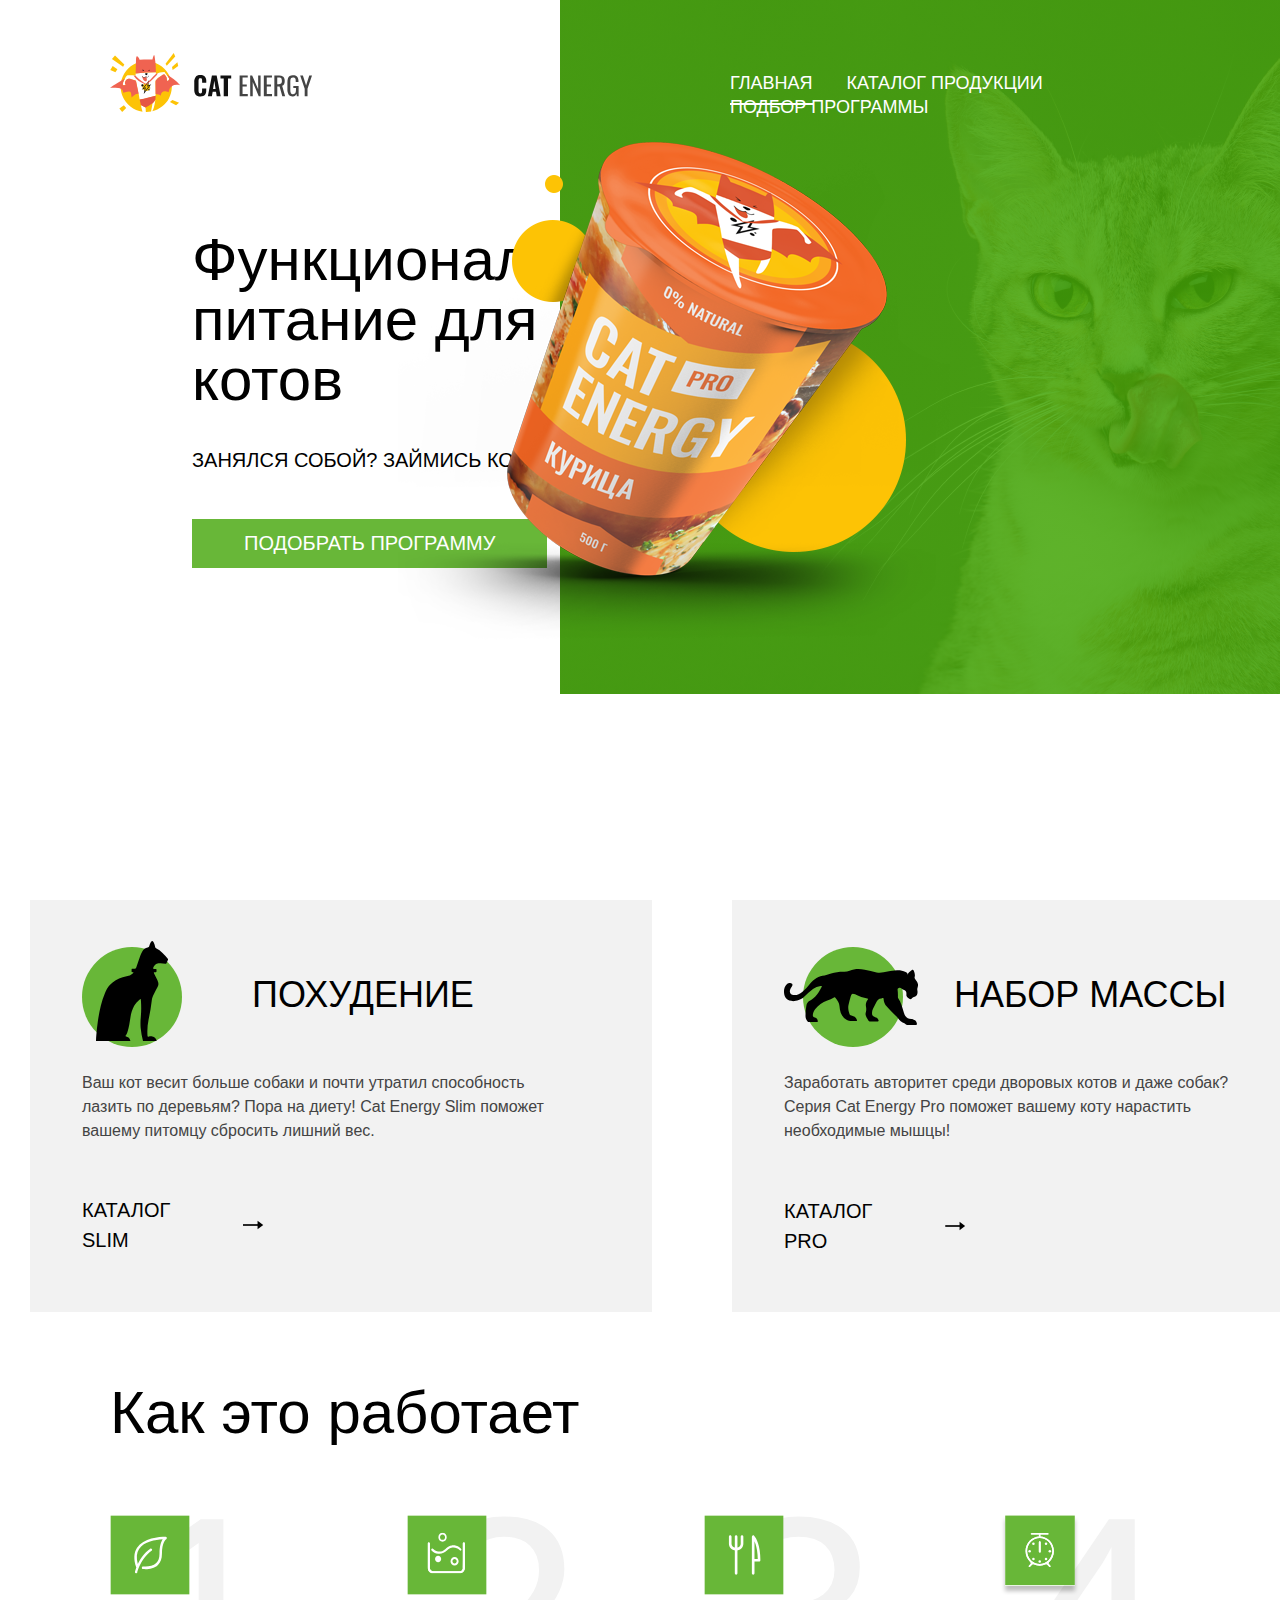
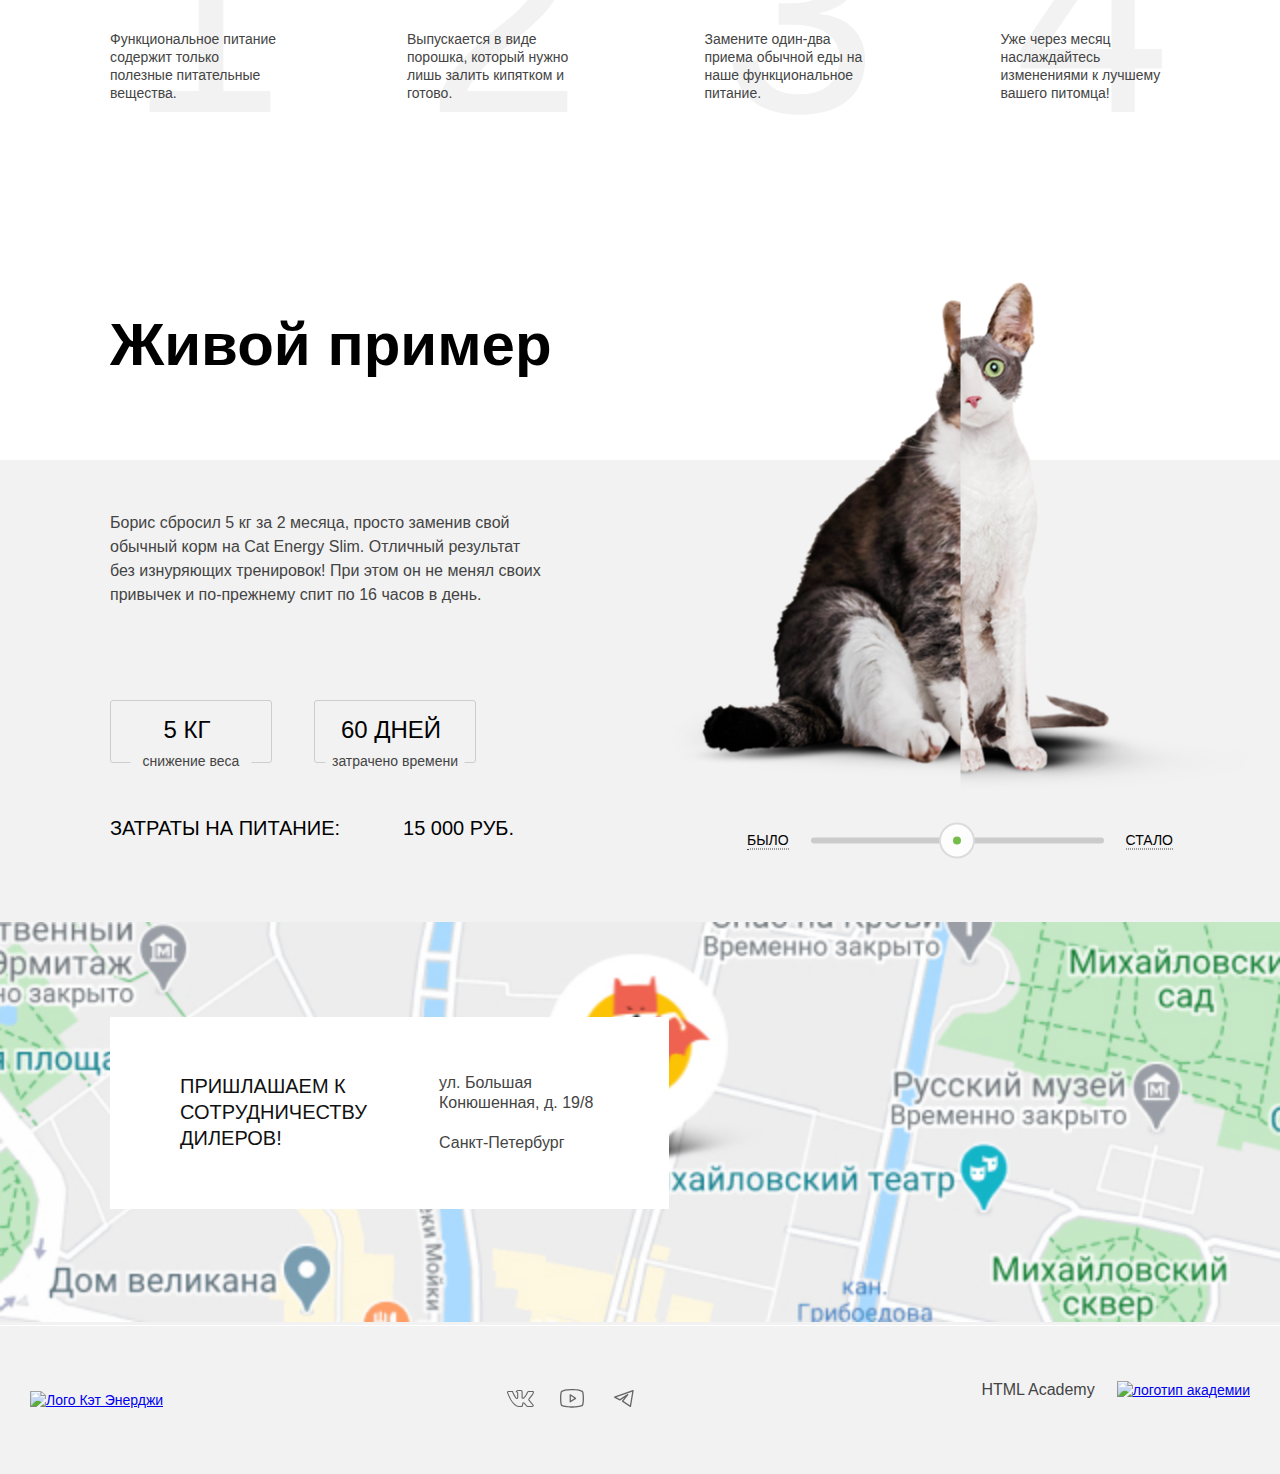
==== commit c3faf69e: "Merge 9ad0da518d897ad971d3f8092eead1f3f1893461 into b56e45e622a7ff0f6738b7e02889e8517be8bf0a" ====
--- a/source/index.html
+++ b/source/index.html
@@ -2,52 +2,49 @@
 <html class="page" lang="ru">
   <head>
     <meta charset="utf-8" />
-    <meta name="viewport" content="width=device-width, initial-scale=1">
+    <meta name="viewport" content="width=device-width, initial-scale=1" />
     <title>HTML Academy: Кэт энерджи</title>
-    <link rel="stylesheet" href="css/style.css"/>
+    <link rel="stylesheet" href="css/style.css" />
   </head>
 
   <body class="page__body">
+    <div class="page__body-background">
+      <img src="img/index-can.png" alt="">
+    </div>
+
     <header class="main-header">
-
-      <nav class="main-nav">
+      <nav class="main-nav main-nav--closed main-mav--nojs">
         <div class="main-nav__wrapper">
           <!-- logo mobile -->
           <a class="main-nav__logo-first" href="index.html">
-            <img src="img/logo-mobile.svg" alt="Логотип Кэт энерджи"/>
+            <img src="img/logo-mobile.svg" alt="Логотип Кэт энерджи" />
           </a>
           <!-- logo tablet -->
           <a class="main-nav__logo-second" href="index.html">
-            <img src="img/logo-tablet.svg" alt="Логотип Кэт энерджи"/>
+            <img src="img/logo-tablet.svg" alt="Логотип Кэт энерджи" />
           </a>
           <!-- logo desktop -->
           <a class="main-nav__logo-third" href="index.html">
-            <img src="img/logo-desktop.svg" alt="Логотип Кэт энерджи"/>
+            <img src="img/logo-desktop.svg" alt="Логотип Кэт энерджи" />
           </a>
 
           <a class="main-nav__logo-name" href="index.html">
-            <img src="img/logo-name.svg" alt="Имя компании">
-          </a>
-          <button class="main-nav__toggle-btn" type="button">
+            <img src="img/logo-name.svg" alt="Имя компании" />
+          </a>
+          <!-- menu button -->
+          <button class="main-nav__toggle" type="button">
             <span class="visually-hidden">Открыть меню</span>
           </button>
 
-
           <ul class="reset-list main-nav__list site-list">
             <li class="site-list__item site-list__item--active">
-              <a class="reset-list site-list__link">
-                Главная
-              </a>
+              <a class="reset-list"> Главная </a>
             </li>
             <li class="site-list__item">
-              <a class="reset-list site-list__link" href="catalog.html">
-                Каталог продукции
-              </a>
+              <a class="reset-list" href="catalog.html"> Каталог продукции </a>
             </li>
             <li class="site-list__item">
-              <a class="reset-list site-list__link" href="form.html">
-                Подбор программы
-              </a>
+              <a class="reset-list" href="form.html"> Подбор программы </a>
             </li>
           </ul>
         </div>
@@ -55,7 +52,6 @@
     </header>
 
     <main class="main-container">
-
       <section class="promo">
         <div class="promo__wrapper">
           <div class="promo__header">
@@ -63,69 +59,65 @@
             <p class="promo__description">Занялся собой? Займись котом!</p>
           </div>
           <div class="promo__main">
-            <img
-              class="promo__main-can"
-              src="img/main-can.png" alt="Банка с кормом"
-            />
+            <img class="promo__main-can" src="img/index-can-mobile-1.png" alt="Банка с кормом"/>
           </div>
           <div class="promo__footer">
-            <button class="btn promo__main-btn">
+            <button class="btn main-btn">
               <span>ПОДОБРАТЬ ПРОГРАММУ</span>
             </button>
           </div>
+
+          <div class="promo__footer-background">
+            <img src="img/index-can-tablet-1.png" alt="Фон Банка с кормом">
+          </div>
         </div>
       </section>
 
       <section class="benefits">
         <div class="benefits__wrapper">
-
           <!-- Benefits element__first -->
           <div class="benefits__card">
-            <div class="benefits__header">
+            <img
+              class="benefits__icon"
+              src="img/cat_back-icon.svg"
+              alt="Иконка приимуществ с котом"
+            />
+            <h3 class="benefits__title">ПОХУДЕНИЕ</h3>
+
+            <p class="benefits__description">
+              Ваш кот весит больше собаки и почти утратил способность лазить по
+              деревьям? Пора на диету! Cat Energy Slim поможет вашему питомцу
+              сбросить лишний вес.
+            </p>
+            <a class="benefits__catalog-link" href="catalog.html">
+              КАТАЛОГ SLIM
               <img
-                src="img/cat_back-icon.svg"
-                alt="Иконка приимуществ с котом"
+                class="benefits__arrow"
+                src="img/icon_arrow-right.svg"
+                alt="Стрелка"
               />
-              <h3 class="benefits__title">ПОХУДЕНИЕ</h3>
-            </div>
-
-              <div class="benefits__main">
-                <p class="benefits__description">
-                  Ваш кот весит больше собаки и почти утратил способность лазить
-                  по деревьям? Пора на диету! Cat Energy Slim поможет вашему
-                  питомцу сбросить лишний вес.
-                </p>
-              </div>
-              <div class="benefits__footer">
-                <a class="benefits__catalog-link" href="catalog.html">
-                  КАТАЛОГ PRO
-                  <img src="img/icon_arrow-right.svg" alt="Стрелка" />
-                </a>
-              </div>
+            </a>
           </div>
 
           <!-- Benefits element__second -->
           <div class="benefits__card">
-            <div class="benefits__header">
-              <img
-                src="img/cat_back_second.svg"
-                alt="Иконка приимуществ с котом"
-              />
-              <h3 class="benefits__title">НАБОР МАССЫ</h3>
-            </div>
-
-              <div class="benefits__main">
-                <p class="benefits__description">
-                  Заработать авторитет среди дворовых котов и даже собак?
-                  Серия Cat Energy Pro поможет вашему коту нарастить необходимые мышцы!
-                </p>
-              </div>
-              <div class="benefits__footer">
-                <a class="benefits__catalog-link" href="catalog.html">
-                  КАТАЛОГ PRO
-                  <img src="img/icon_arrow-right.svg" alt="Стрелка" />
-                </a>
-              </div>
+            <img
+              class="benefits__icon"
+              src="img/cat_back_second.svg"
+              alt="Иконка приимуществ с котом"
+            />
+            <h3 class="benefits__title">НАБОР МАССЫ</h3>
+
+            <p class="benefits__description">
+              Заработать авторитет среди дворовых котов и даже собак? Серия Cat
+              Energy Pro поможет вашему коту нарастить необходимые мышцы!
+            </p>
+            <a class="benefits__catalog-link" href="catalog.html">
+              КАТАЛОГ PRO
+              <img class="benefits__arrow"
+              src="img/icon_arrow-right.svg"
+              alt="Стрелка" />
+            </a>
           </div>
         </div>
       </section>
@@ -141,6 +133,7 @@
                 Функциональное питание содержит только полезные питательные
                 вещества.
               </p>
+              <p class="faq__item-background">1</p>
             </li>
             <li class="faq__item">
               <img src="img/faq_green-square-2.svg" alt="Иллюстрация функции" />
@@ -148,6 +141,7 @@
                 Выпускается в виде порошка, который нужно лишь залить кипятком и
                 готово.
               </p>
+              <p class="faq__item-background">2</p>
             </li>
             <li class="faq__item">
               <img src="img/faq_green-square-3.svg" alt="Иллюстрация функции" />
@@ -155,6 +149,7 @@
                 Замените один-два приема обычной еды на наше функциональное
                 питание.
               </p>
+              <p class="faq__item-background">3</p>
             </li>
             <li class="faq__item">
               <img src="img/faq_green-square-4.svg" alt="Иллюстрация функции" />
@@ -162,6 +157,7 @@
                 Уже через месяц наслаждайтесь изменениями к лучшему вашего
                 питомца!
               </p>
+              <p class="faq__item-background">4</p>
             </li>
           </ul>
         </div>
@@ -170,53 +166,55 @@
       <section class="example">
         <div class="example__wrapper">
           <div class="example__header">
-            <h2 class="example__title">Живой пример</h2>
-            <p class="example__description">
-              Борис сбросил 5 кг за 2 месяца, просто заменив свой обычный корм на
-              Cat Energy Slim. Отличный результат без изнуряющих тренировок! При
-              этом он не менял своих привычек и по-прежнему спит по 16 часов в
-              день.
-            </p>
-          </div>
-
-          <div class="example__main">
-              <!--Example frame-element__first-->
-              <div class="example__results">
-                <img src="img/weight_back-frame.svg" alt="Рамка" />
-
-                <div class="example-frame">
+            <h2 class="example__title">
+              Живой пример
+            </h2>
+              <p class="example__description">
+                Борис сбросил 5 кг за 2 месяца, просто заменив свой обычный корм
+                на Cat Energy Slim. Отличный результат без изнуряющих тренировок!
+                При этом он не менял своих привычек и по-прежнему спит по 16 часов
+                в день.
+              </p>
+            </div>
+
+            <div class="example__main">
+              <div class="example__results-wrapper">
+                <!--Example frame-element__first-->
+                <div class="example__results example__results-first">
                   <h3 class="example-frame__title">5 КГ</h3>
                   <p class="example-frame__description">снижение веса</p>
                 </div>
-            </div>
-
-              <!--Example frame-element__second-->
-              <div class="example__results">
-                <img src="img/weight_back-frame.svg" alt="Рамка" />
-
-                <div class="example-frame">
+
+                <!--Example frame-element__second -->
+                <div class="example__results example__results-second">
                   <h3 class="example-frame__title">60 ДНЕЙ</h3>
                   <p class="example-frame__description">затрачено времени</p>
                 </div>
+              </div>
+
+              <div class="example__results-price">
+                <p>Затраты на питание:</p>
+                <p>15 000 РУБ.</p>
+              </div>
             </div>
 
-            <p class="example__results-price">Затраты на питание: 15 000 РУБ.</p>
-          </div>
-
-          <div class="example__footer">
-            <div class="example__slider">
-              <img class="slider__image slider-image__first"
-                src="img/slider-before.png"
-                alt="Иллюстрация трасформации кота"
-              />
-              <img class="slider__image slider-image__second"
-                class="visually-hidden"
-                src="img/slider-after.png"
-                alt="Иллюстрация трасформации кота"
-              />
+            <div class="example__footer">
+                <div class="example__slider">
+                  <!-- Slider prototype mobile version -->
+                  <img class="example__slider-first" src="img/Slider-prototype.png" alt="Пример было\стало">
+
+                  <!-- Slider prototype tablet version -->
+                  <div class="example__slider-container">
+                    <img class="example__slider-second" src="img/slider-prototype-second.png" alt="Пример было\стало">
+
+                    <div class="slidecontainer">
+                      <span>БЫЛО</span>
+                        <input type="range" min="1" max="99" value="50" class="slider" id="myRange">
+                      <span>СТАЛО</span>
+                    </div>
+                  </div>
+                </div>
             </div>
-              БЫЛО СТАЛО
-          </div>
         </div>
       </section>
     </main>
@@ -228,24 +226,28 @@
             <h3 class="contacts__title">
               ПРИШЛАШАЕМ К СОТРУДНИЧЕСТВУ ДИЛЕРОВ!
             </h3>
-
             <p class="contacts__address">
-              ул. Большая Конюшенная, д. 19/8 Санкт-Петербург
+              ул. Большая Конюшенная, д. 19/8
+              <br>
+              <br>
+              Санкт-Петербург
             </p>
           </div>
         </section>
 
         <div class="location">
           <a class="location__wrapper" href="#">
-            <img src="img/location.jpg" alt="Локация на карте" />
+            <img src="img/location.jpg"
+            alt="Офис компании по адресу набережная реки Карповки, 5, литера П, Санкт-Петербург." />
           </a>
         </div>
 
         <div class="main-footer__background">
-            <a class="main-footer__logo">
-              <img src="img/logo-name.svg" alt="Лого Кэт Энерджи">
-            </a>
-
+          <div class="main-footer__logo">
+            <a href="index.html">
+              <img src="img/logo-name.svg" alt="Лого Кэт Энерджи" />
+            </a>
+          </div>
 
           <div class="main-footer__social social">
             <ul class="reset-list social__list">
@@ -294,5 +296,7 @@
         </div>
       </div>
     </footer>
+
+    <script src="./js/script.js"></script>
   </body>
 </html>
--- a/source/css/style.css
+++ b/source/css/style.css
@@ -0,0 +1,1349 @@
+/* Viewports */
+/* Colors */
+@font-face {
+  font-family: "oswald";
+  font-style: normal;
+  font-weight: 400;
+  src: url("../fonts/oswaldmedium.woff") format("woff");
+  font-display: swap;
+}
+@font-face {
+  font-family: "oswald";
+  font-style: normal;
+  font-weight: 400;
+  src: url("../fonts/oswaldregular.woff2") format("woff2");
+  font-display: swap;
+}
+@font-face {
+  font-family: "oswald";
+  font-style: normal;
+  font-weight: 500;
+  src: url("../fonts/oswaldmedium.woff2") format("woff2");
+  font-display: swap;
+}
+@font-face {
+  font-family: "oswald";
+  font-style: normal;
+  font-weight: 500;
+  src: url("../fonts/oswaldregular.woff") format("woff");
+  font-display: swap;
+}
+.visually-hidden {
+  position: absolute;
+  width: 1px;
+  height: 1px;
+  margin: -1px;
+  border: 0;
+  padding: 0;
+  white-space: nowrap;
+  -webkit-clip-path: inset(100%);
+          clip-path: inset(100%);
+  clip: rect(0 0 0 0);
+  overflow: hidden;
+}
+
+html {
+  height: 100%;
+}
+
+@media (min-width: 1200px) {
+  .page {
+    max-width: 1920px;
+    margin: 0 auto;
+  }
+}
+.reset-list {
+  margin: 0;
+  padding: 0;
+  list-style: none;
+  text-decoration: none;
+}
+
+.page__body {
+  min-height: 100%;
+  font-family: "oswald", sans-serif;
+  margin: 0;
+  font-size: 14px;
+  line-height: 18px;
+}
+
+.page__body-background {
+  display: none;
+}
+
+@media (min-width: 1200px) {
+  .page__body {
+    display: flex;
+    flex-direction: column;
+    position: relative;
+    max-width: 1440px;
+    margin: 0 auto;
+  }
+
+  .page__body-background {
+    display: block;
+    position: absolute;
+    background-image: linear-gradient(to right, rgba(68, 167, 7, 0.85), rgba(68, 167, 7, 0.85)), url("../img/cat-main-background-desktop.jpg");
+    background-repeat: no-repeat;
+    right: 0;
+    width: 720px;
+    height: 694px;
+  }
+  .page__body-background img {
+    position: absolute;
+    width: 552px;
+    height: 499px;
+    top: 141px;
+    right: 330px;
+  }
+}
+.btn {
+  font-family: "oswald", sans-serif;
+  font-size: 14px;
+  line-height: 18px;
+  text-align: center;
+  border: 0;
+}
+
+.main-btn {
+  font-size: 20px;
+  line-height: 20px;
+  padding: 14px 26px;
+  background-color: #68b738;
+  color: white;
+}
+
+@media (max-width: 767px) {
+  .main-btn {
+    font-size: 14px;
+    line-height: 18px;
+    width: 100%;
+    margin: 0 20px;
+    padding: 12px 44px;
+  }
+}
+.main-header {
+  display: flex;
+  flex-direction: column;
+  position: relative;
+}
+
+.main-nav {
+  display: flex;
+  position: relative;
+}
+
+.main-nav__wrapper {
+  display: flex;
+  justify-content: space-between;
+}
+
+.main-nav__list {
+  display: flex;
+  flex-wrap: wrap;
+}
+
+.site-list__link {
+  color: black;
+  text-transform: uppercase;
+}
+
+.main-nav__logo-first,
+.main-nav__logo-second,
+.main-nav__logo-third,
+.main-nav__logo-name,
+.main-nav__toggle {
+  display: none;
+}
+
+@media (max-width: 767px) {
+  .main-nav {
+    width: auto;
+    position: relative;
+  }
+
+  .main-nav__wrapper {
+    width: 280px;
+    margin: auto;
+    padding: 10px 0;
+  }
+
+  .main-nav__logo-first {
+    display: block;
+    margin-right: 56px;
+  }
+
+  .main-nav__logo-name {
+    display: block;
+    margin-top: 13px;
+    margin-right: 65px;
+  }
+
+  .main-nav__toggle {
+    position: relative;
+    display: block;
+    border: none;
+    background-color: white;
+    width: 24px;
+    height: 16px;
+    top: 12px;
+    right: 0;
+    cursor: pointer;
+  }
+
+  .main-nav--closed .main-nav__toggle::before {
+    content: "";
+    position: absolute;
+    top: 0;
+    right: 0;
+    width: 24px;
+    height: 1.5px;
+    cursor: pointer;
+    background-color: black;
+    box-shadow: 0 8px 0 0 black, 0 16px 0 0 black;
+  }
+
+  .main-nav--opened .main-nav__toggle {
+    top: 20px;
+    right: 0;
+  }
+  .main-nav--opened .main-nav__toggle::before, .main-nav--opened .main-nav__toggle::after {
+    content: "";
+    position: absolute;
+    top: 0;
+    right: 0;
+    width: 24px;
+    height: 1.5px;
+    background-color: black;
+  }
+  .main-nav--opened .main-nav__toggle:active::before, .main-nav--opened .main-nav__toggle:active::after {
+    background-color: #68b738;
+  }
+  .main-nav--opened .main-nav__toggle::before {
+    transform: rotate(45deg);
+    box-shadow: none;
+  }
+  .main-nav--opened .main-nav__toggle::after {
+    transform: rotate(-45deg);
+  }
+
+  .main-nav--closed .site-list__item {
+    display: none;
+  }
+
+  .main-nav--nojs .main-nav__logo-first {
+    margin-bottom: 200px;
+  }
+
+  .main-nav--nojs .main-nav__toggle {
+    display: none;
+  }
+
+  .main-nav--nojs .main-nav__wrapper {
+    position: static;
+    min-height: 0;
+  }
+
+  .main-nav--nojs .site-list__item {
+    display: block;
+  }
+
+  .main-nav--nojs .site-list__item a {
+    text-align: left;
+    padding-left: 20px;
+  }
+}
+@media (min-width: 768px) {
+  .main-nav__wrapper {
+    width: 708px;
+    margin: auto;
+    padding: 24px 30px 0;
+  }
+
+  .main-nav__logo-second {
+    display: block;
+  }
+  .main-nav__logo-second:hover {
+    opacity: 0.8;
+  }
+  .main-nav__logo-second:active {
+    opacity: 0.4;
+  }
+}
+@media (min-width: 1200px) {
+  .main-nav__wrapper {
+    width: 1220px;
+    margin: auto;
+    padding: 53px 110px 0;
+  }
+
+  .main-nav__logo-second {
+    display: none;
+  }
+
+  .main-nav__logo-third {
+    display: block;
+  }
+  .main-nav__logo-third:hover {
+    opacity: 0.8;
+  }
+  .main-nav__logo-third:active {
+    opacity: 0.4;
+  }
+
+  .site-list {
+    width: 478px;
+  }
+
+  .site-list__item:not(:last-child) {
+    margin-right: 32px;
+  }
+
+  .site-list a {
+    font-size: 20px;
+    line-height: 29px;
+  }
+}
+.site-list a {
+  text-transform: uppercase;
+  color: black;
+}
+
+@media (max-width: 767px) {
+  .site-list {
+    display: block;
+    position: absolute;
+    top: 61px;
+    right: 0;
+    left: 0;
+    width: 100%;
+  }
+  .site-list__item:last-child a {
+    border-bottom: 1px solid #d9d9d9;
+  }
+  .site-list a {
+    font-weight: 500;
+    font-size: 20px;
+    line-height: 20px;
+    position: relative;
+    display: block;
+    width: 100%;
+    left: 0;
+    top: 0;
+    right: 0;
+    margin: 0 auto;
+    text-align: center;
+    text-transform: uppercase;
+    padding-top: 22px;
+    padding-bottom: 24px;
+    padding-left: 0;
+    padding-right: 0;
+    color: black;
+    background-color: white;
+    border-top: 1px solid #d9d9d9;
+  }
+  .site-list a:hover {
+    background-color: #68b738;
+  }
+  .site-list a:active {
+    background-color: #68b738;
+    color: white;
+  }
+}
+@media (min-width: 768px) {
+  .site-list {
+    display: flex;
+    width: 440px;
+    margin-top: 18px;
+  }
+  .site-list a:hover {
+    opacity: 0.6;
+  }
+  .site-list a:disabled {
+    opacity: 0.3;
+  }
+
+  .site-list__item--active {
+    position: relative;
+  }
+  .site-list__item--active::before {
+    content: "";
+    position: absolute;
+    width: 100%;
+    background-color: #68b738;
+    height: 2px;
+    top: 32px;
+  }
+
+  .site-list__item:not(:last-child) {
+    margin-right: 34px;
+  }
+
+  .site-list a {
+    position: relative;
+    font-size: 18px;
+    line-height: 24px;
+  }
+}
+@media (min-width: 1200px) {
+  .site-list a {
+    color: white;
+  }
+
+  .site-list__item--active::before {
+    background-color: white;
+  }
+}
+.main-container {
+  display: flex;
+  flex-direction: column;
+}
+
+.promo__wrapper {
+  display: flex;
+  flex-direction: column;
+}
+
+.promo__title {
+  font-weight: 400;
+  font-size: 36px;
+  line-height: 36px;
+  margin: 0;
+}
+
+.promo__description {
+  font-size: 14px;
+  line-height: 14px;
+  margin: 0;
+  text-transform: uppercase;
+}
+
+.promo__main {
+  display: flex;
+}
+
+.promo__main-can {
+  width: 280px;
+  height: 270px;
+}
+
+.promo__footer {
+  display: flex;
+}
+
+.main-btn {
+  font-size: 14px;
+  line-height: 18px;
+  background-color: #68b738;
+  color: white;
+}
+.main-btn:hover {
+  background-color: #5eaa2f;
+}
+.main-btn:active {
+  color: rgba(255, 255, 255, 0.3);
+}
+
+@media (max-width: 767px) {
+  .promo__header {
+    margin: 0 auto;
+    padding: 0 35px;
+    background-image: linear-gradient(to right, rgba(68, 167, 7, 0.85), rgba(68, 167, 7, 0.85)), url("../img/cat-main-background.jpg");
+    background-repeat: no-repeat;
+    background-size: 100%;
+    height: 302px;
+    color: white;
+  }
+
+  .promo__title {
+    text-align: center;
+    margin-top: 27px;
+  }
+
+  .promo__description {
+    margin-top: 25px;
+    text-align: center;
+  }
+
+  .promo__main {
+    margin-top: -132px;
+  }
+
+  .promo__main-can {
+    display: flex;
+    margin: 0 auto;
+    padding: 0 20px;
+  }
+
+  .promo__footer-background {
+    display: none;
+  }
+}
+@media (min-width: 768px) {
+  .promo__header {
+    max-width: 418px;
+    margin-left: 117px;
+    margin-top: 64px;
+  }
+
+  .promo__title {
+    font-size: 60px;
+    line-height: 60px;
+    text-align: left;
+  }
+
+  .promo__description {
+    font-size: 20px;
+    line-height: 20px;
+    margin-top: 25px;
+    text-align: left;
+  }
+
+  .promo__main-can {
+    display: none;
+  }
+
+  .main-btn {
+    margin-top: 49px;
+    margin-left: 117px;
+    padding: 14px 26px;
+  }
+  .main-btn span {
+    padding: 14px 26px;
+    font-size: 20px;
+    line-height: 20px;
+  }
+
+  .promo__footer-background {
+    margin-top: -80px;
+    margin-left: 50px;
+    z-index: -1;
+  }
+}
+@media (min-width: 1200px) {
+  .promo__wrapper {
+    margin-top: 111px;
+    max-width: 540px;
+    padding-left: 75px;
+  }
+
+  .promo__header {
+    margin-top: 0;
+  }
+
+  .promo__title {
+    font-size: 60px;
+    line-height: 60px;
+    text-align: left;
+  }
+
+  .promo__description {
+    font-size: 20px;
+    line-height: 20px;
+    margin-top: 40px;
+    text-align: left;
+  }
+
+  .promo__footer-background {
+    display: none;
+  }
+}
+.benefits__card {
+  background-color: #f2f2f2;
+  display: grid;
+}
+
+.benefits__icon {
+  grid-area: image;
+}
+
+.benefits__title {
+  font-weight: 400;
+  font-size: 24px;
+  line-height: 37px;
+  grid-area: title;
+  margin: 0;
+}
+
+.benefits__description {
+  font-family: "Arial", sans-serif;
+  font-size: 14px;
+  line-height: 18px;
+  color: #444444;
+  grid-area: text;
+  margin: 0;
+}
+
+.benefits__catalog-link {
+  font-weight: 400;
+  font-size: 16px;
+  line-height: 16px;
+  text-decoration: none;
+  color: #010101;
+  grid-area: link;
+  margin: 0;
+}
+
+.benefits__arrow {
+  width: 24px;
+  height: 12px;
+}
+
+@media (max-width: 767px) {
+  .benefits__wrapper {
+    padding: 0 20px;
+  }
+
+  .benefits__card {
+    margin: 20px auto;
+    padding: 21px 20px 22px 20px;
+    grid-template-areas: "image title" "text text" "link link";
+    grid-template-columns: 69px auto;
+  }
+  .benefits__card .benefits__title {
+    margin-top: 10px;
+  }
+  .benefits__card .benefits__description {
+    margin-top: 22px;
+    padding-bottom: 22px;
+    border-bottom: 1px solid #d9d9d9;
+  }
+  .benefits__card .benefits__catalog-link {
+    margin-top: 19px;
+  }
+  .benefits__card .benefits__arrow {
+    margin-left: 15px;
+  }
+
+  .benefits__card:nth-child(2) {
+    grid-template-columns: 78px auto;
+  }
+  .benefits__card:nth-child(2) .benefits__icon {
+    margin-top: 5px;
+  }
+}
+@media (min-width: 768px) {
+  .benefits__wrapper {
+    padding: 0 30px;
+  }
+
+  .benefits__card {
+    padding-left: 52px;
+    margin: 30px auto;
+    grid-template-areas: "title image" "text image" "link image";
+    grid-template-columns: 340px auto;
+  }
+  .benefits__card .benefits__title {
+    margin-top: 77px;
+    font-size: 36px;
+    line-height: 36px;
+  }
+  .benefits__card .benefits__description {
+    margin-top: 24px;
+    font-size: 16px;
+    line-height: 24px;
+  }
+  .benefits__card .benefits__catalog-link {
+    display: flex;
+    align-items: center;
+    margin-top: 52px;
+    font-size: 20px;
+    line-height: 30px;
+  }
+
+  .benefits__card:first-child .benefits__icon {
+    margin-top: 81px;
+    margin-left: 54px;
+    width: 200px;
+    height: 211px;
+  }
+
+  .benefits__card:nth-child(2) .benefits__icon {
+    margin-top: 92px;
+    margin-left: 20px;
+    width: 268px;
+    height: 200px;
+  }
+
+  .benefits__card:first-child .benefits__catalog-link {
+    margin-bottom: 57px;
+  }
+
+  .benefits__card:nth-child(2) .benefits__catalog-link {
+    margin-bottom: 56px;
+  }
+
+  .benefits__arrow {
+    margin-left: 25px;
+    width: 32px;
+    height: 10px;
+  }
+  .benefits__catalog-link:hover .benefits__arrow {
+    width: 52px;
+  }
+
+  .benefits__catalog-link {
+    max-width: 190px;
+  }
+  .benefits__catalog-link:hover {
+    opacity: 0.8;
+  }
+  .benefits__catalog-link:active {
+    opacity: 0.5;
+  }
+}
+@media (min-width: 1200px) {
+  .benefits {
+    padding-top: 250px;
+    margin: 0 auto;
+  }
+
+  .benefits__wrapper {
+    display: flex;
+  }
+
+  .benefits__card {
+    width: 570px;
+    grid-template-areas: "image title" "text text" "link link";
+    grid-template-columns: 170px auto;
+    margin: 0;
+    margin-top: 82px;
+  }
+  .benefits__card:first-child {
+    margin-right: 80px;
+  }
+
+  .benefits__card:first-child .benefits__icon {
+    width: 100px;
+    height: 106px;
+    margin: 0;
+    margin-top: 41px;
+  }
+
+  .benefits__card:nth-child(2) .benefits__icon {
+    width: 134px;
+    height: 100px;
+    margin: 0;
+    margin-top: 47px;
+  }
+
+  .benefits__title {
+    margin: 0;
+  }
+
+  .benefits__description {
+    max-width: 467px;
+  }
+}
+.faq__title {
+  font-weight: 400;
+  font-size: 36px;
+  line-height: 40px;
+}
+
+.faq__items-list {
+  list-style: none;
+}
+
+.faq__item img {
+  width: 60px;
+  height: 60px;
+}
+
+.faq__item-description {
+  font-family: "Arial", sans-serif;
+  font-weight: 400;
+  font-size: 14px;
+  line-height: 18px;
+  color: #444444;
+}
+
+@media (max-width: 767px) {
+  .faq__wrapper {
+    padding: 0 20px;
+    margin: 0 auto;
+  }
+
+  .faq__title {
+    margin: 0;
+    margin-bottom: 40px;
+  }
+
+  .faq__item {
+    display: flex;
+    align-items: center;
+  }
+  .faq__item img {
+    margin-right: 20px;
+  }
+
+  .faq__item-background {
+    display: none;
+  }
+}
+@media (min-width: 768px) {
+  .faq__wrapper {
+    margin: 0 auto;
+    padding: 27px 109px 0 30px;
+  }
+
+  .faq__title {
+    margin: 0;
+    margin-bottom: 72px;
+    font-size: 60px;
+    line-height: 60px;
+  }
+
+  .faq__items-list {
+    display: grid;
+    grid-template-columns: 249px 249px;
+    row-gap: 134px;
+    column-gap: 153px;
+    margin-bottom: 104px;
+  }
+  .faq__items-list .faq__item img {
+    width: 80px;
+    height: 80px;
+  }
+  .faq__items-list .faq__item-description {
+    margin-top: 31px;
+  }
+
+  .faq__item {
+    position: relative;
+  }
+
+  .faq__item-background {
+    position: absolute;
+    font-size: 280px;
+    line-height: 280px;
+    z-index: -1;
+    color: #f2f2f2;
+  }
+  .faq__item .faq__item-background {
+    top: -320px;
+    right: 0;
+  }
+}
+@media (min-width: 1200px) {
+  .faq__wrapper {
+    padding: 0 110px;
+  }
+
+  .faq__items-list {
+    display: flex;
+    column-gap: 123px;
+  }
+
+  .faq__title {
+    margin-top: 71px;
+  }
+}
+.example {
+  background-color: #eaeaea;
+}
+
+.example__title {
+  font-size: 36px;
+  line-height: 40px;
+}
+
+.example__description {
+  font-family: "Arial", sans-serif;
+  font-weight: 400;
+  font-size: 14px;
+  line-height: 18px;
+  color: #444444;
+}
+
+.example__results img {
+  width: 124px;
+  height: 56px;
+}
+
+.example__results-price {
+  font-weight: 400;
+  font-size: 14px;
+  line-height: 20px;
+  margin: 0;
+}
+
+.example-frame__title {
+  font-weight: 400;
+  font-size: 24px;
+  line-height: 24px;
+  margin: 0;
+}
+
+.example-frame__description {
+  font-family: "arial", sans-serif;
+  font-weight: 400;
+  font-size: 12px;
+  line-height: 12px;
+  margin: 0;
+  color: #444444;
+}
+
+.example__results {
+  position: relative;
+  text-align: center;
+  width: 124px;
+  padding: 14px 0 10px;
+  border: 1px solid #cdcdcd;
+  border-radius: 3px;
+}
+.example__results .example-frame__title {
+  margin-bottom: 8px;
+}
+.example__results .example-frame__description {
+  margin: 0 auto;
+  position: absolute;
+  left: 50%;
+  transform: translateX(-50%);
+  padding: 0 18px;
+  background-color: #eaeaea;
+}
+
+@media (max-width: 767px) {
+  .example {
+    margin-top: 49px;
+    padding: 0 20px;
+  }
+
+  .example__results-wrapper {
+    display: flex;
+    justify-content: space-between;
+    margin: 0;
+    padding: 0;
+  }
+
+  .main-footer__logo img {
+    width: 128px;
+    height: 24px;
+  }
+
+  .example-frame__description {
+    margin: 0;
+    width: 59px;
+  }
+
+  .main-footer__logo {
+    margin: 0 auto;
+  }
+
+  .example__results-price {
+    display: flex;
+    justify-content: center;
+    margin-top: 20px;
+    text-transform: uppercase;
+  }
+  .example__results-price p:first-child {
+    margin-right: 4px;
+  }
+
+  .example__slider {
+    margin-top: 20px;
+    padding-bottom: 40px;
+  }
+}
+@media (min-width: 768px) {
+  .example {
+    padding-top: 43px;
+    border-top: 1px solid #d9d9d9;
+    background-color: white;
+  }
+
+  .example__header {
+    padding: 0 30px;
+  }
+
+  .example__title {
+    font-size: 60px;
+    line-height: 60px;
+    margin: 0;
+  }
+
+  .example__description {
+    font-size: 16px;
+    line-height: 24px;
+    margin-top: 63px;
+    max-width: 700px;
+    color: #444444;
+  }
+
+  .example__main {
+    display: flex;
+    margin-top: 54px;
+    padding: 0 30px;
+  }
+
+  .example__results-wrapper {
+    display: flex;
+  }
+
+  .example__results {
+    padding: 17px 22px 20px 14px;
+  }
+
+  .example__results-first {
+    margin-right: 42px;
+  }
+
+  .example__results .example-frame__title {
+    margin: 0;
+  }
+
+  .example__results .example-frame__description {
+    position: absolute;
+    font-size: 14px;
+    line-height: 14px;
+    top: 53px;
+    background-color: white;
+  }
+
+  .example__results-first .example-frame__description {
+    width: 97px;
+    padding: 0 12px;
+  }
+
+  .example__results-second .example-frame__description {
+    width: 127px;
+    padding: 0 6px;
+  }
+
+  .example__results-price p {
+    margin: 0;
+  }
+  .example__results-price p:first-child {
+    margin-bottom: 9px;
+  }
+
+  .example__results-price {
+    margin-left: auto;
+    font-size: 20px;
+    line-height: 20px;
+    text-align: right;
+    text-transform: uppercase;
+  }
+
+  .example__slider {
+    background-color: #f2f2f2;
+    height: 462px;
+    margin-top: 240px;
+    padding: 0;
+  }
+}
+@media (min-width: 1200px) {
+  .example {
+    margin: 0;
+    padding: 0;
+    border: none;
+  }
+
+  .example__wrapper {
+    position: relative;
+  }
+
+  .example__header {
+    position: absolute;
+    top: -145px;
+    padding: 0;
+    z-index: 1;
+  }
+
+  .example__title,
+.example__description {
+    padding: 0 110px;
+  }
+
+  .example__description {
+    margin-top: 136px;
+    max-width: 436px;
+  }
+
+  .example__main {
+    position: absolute;
+    display: flex;
+    flex-direction: column;
+    padding: 0 110px;
+    bottom: 75px;
+    z-index: 1;
+  }
+
+  .example__results .example-frame__description {
+    background-color: #f2f2f2;
+  }
+
+  .example__results-price {
+    display: flex;
+    margin-top: 55px;
+    margin-left: 0;
+  }
+  .example__results-price p:first-child {
+    margin-right: 63px;
+  }
+}
+@media (max-width: 767px) {
+  .slider-image {
+    width: 280px;
+    height: 232px;
+  }
+
+  .example__slider-container {
+    display: none;
+  }
+}
+@media (min-width: 768px) {
+  .example__slider-first {
+    display: none;
+  }
+
+  .example__slider {
+    position: relative;
+    background-image: linear-gradient(to right, #eaeaea 50%, #e0e0e0 50%);
+  }
+
+  .example__slider-second {
+    position: absolute;
+    display: flex;
+    margin-top: -155px;
+    top: 50%;
+    left: 50%;
+    transform: translate(-50%, -50%);
+  }
+
+  .slidecontainer {
+    width: 426px;
+    /* Width of the outside container */
+    position: absolute;
+    display: flex;
+    align-items: center;
+    margin-top: 150px;
+    top: 50%;
+    left: 50%;
+    transform: translate(-50%, -50%);
+  }
+  .slidecontainer span {
+    justify-content: space-between;
+    border-bottom: 1px dotted #444444;
+  }
+  .slidecontainer span:first-child {
+    margin-right: 20px;
+  }
+  .slidecontainer span:last-child {
+    margin-left: 20px;
+  }
+
+  /* The slider itself */
+  .slider {
+    -webkit-appearance: none;
+            appearance: none;
+    width: 100%;
+    height: 6px;
+    border-radius: 4px;
+    background: #c7c7c7;
+    outline: none;
+    opacity: 0.9;
+  }
+
+  .slider::-webkit-slider-thumb {
+    position: relative;
+    -webkit-appearance: none;
+            appearance: none;
+    width: 32px;
+    height: 32px;
+    background: #68b738;
+    border: 12px solid white;
+    border-radius: 100%;
+    box-shadow: 0 0 0 2px #d9d9d9;
+    cursor: pointer;
+  }
+}
+@media (min-width: 1200px) {
+  .example__slider {
+    position: relative;
+    background-image: none;
+    background-color: #f2f2f2;
+  }
+
+  .example__slider-container {
+    position: absolute;
+    display: flex;
+    top: 230px;
+    right: 320px;
+  }
+}
+.main-footer__background {
+  background-color: #f2f2f2;
+}
+
+.location__wrapper {
+  background-color: #f2f2f2;
+}
+
+.copyright-link {
+  font-family: "Arial", sans-serif;
+  font-style: normal;
+  font-weight: 400;
+  font-size: 16px;
+  line-height: 18px;
+  text-decoration: none;
+  color: #444444;
+}
+
+@media (max-width: 767px) {
+  .main-footer__background {
+    padding: 0 20px;
+  }
+
+  .location img {
+    width: 100%;
+    height: 362px;
+  }
+
+  .main-footer__logo {
+    width: 128px;
+    height: 24px;
+    margin-top: -4px;
+    padding-top: 39px;
+  }
+
+  .main-footer__copyright {
+    display: flex;
+    justify-content: space-between;
+    align-items: center;
+    margin: 22px 0;
+    padding-bottom: 20px;
+  }
+}
+@media (min-width: 768px) {
+  .location img {
+    width: 100%;
+    height: 400px;
+    object-fit: cover;
+  }
+
+  .main-footer__background {
+    display: flex;
+    align-items: center;
+    padding: 55px 30px;
+  }
+
+  .main-footer__logo img {
+    width: 128px;
+    height: 24px;
+  }
+
+  .main-footer__copyright {
+    display: flex;
+    align-items: center;
+    margin-bottom: 20px;
+  }
+  .main-footer__copyright .copyright-link {
+    margin-right: 22px;
+  }
+}
+@media (min-width: 1200px) {
+  .location {
+    position: relative;
+  }
+
+  .contacts__wrapper {
+    position: absolute;
+    display: flex;
+    background-color: white;
+    padding: 58px 80px;
+    margin-top: 95px;
+    margin-left: 110px;
+    z-index: 1;
+  }
+  .contacts__wrapper .contacts__title {
+    margin-right: 87px;
+  }
+  .contacts__wrapper .contacts__address {
+    text-align: start;
+  }
+}
+.contacts__title {
+  margin: 0;
+  font-size: 16px;
+  line-height: 20px;
+  font-weight: 400;
+  color: #111111;
+}
+
+.contacts__address {
+  margin: 0;
+  font-family: "Arial", sans-serif;
+  font-weight: 400;
+  font-size: 14px;
+  line-height: 20px;
+  color: #444444;
+}
+
+@media (max-width: 767px) {
+  .contacts__wrapper {
+    display: flex;
+    justify-content: space-between;
+    padding: 26px 20px;
+    margin: 0;
+  }
+
+  .contacts__title {
+    margin-right: 26px;
+  }
+
+  .contacts__address br {
+    display: none;
+  }
+}
+@media (min-width: 768px) {
+  .contacts__wrapper {
+    padding: 56px 70px;
+    display: flex;
+    justify-content: space-between;
+  }
+  .contacts__wrapper h3 {
+    width: 172px;
+    font-size: 20px;
+    line-height: 26px;
+  }
+  .contacts__wrapper p {
+    width: 160px;
+    text-align: right;
+    font-size: 16px;
+    line-height: 20px;
+  }
+}
+.main-footer__social {
+  margin: 0 auto;
+}
+
+.social__list {
+  display: flex;
+  margin-top: 32px;
+  padding-top: 20px;
+  padding-bottom: 21px;
+  border-top: 1px solid #d9d9d9;
+  border-bottom: 1px solid #d9d9d9;
+}
+
+.social__item {
+  list-style: none;
+  margin: 0 auto;
+}
+.social__item:not(:last-child) {
+  margin-right: -24px;
+}
+
+@media (min-width: 768px) {
+  .social__list {
+    border: 0;
+    margin: 0 auto;
+    padding: 0;
+  }
+  .social__list .social__item:not(:last-child) {
+    margin-right: 24px;
+  }
+}
+/*# sourceMappingURL=style.css.map */